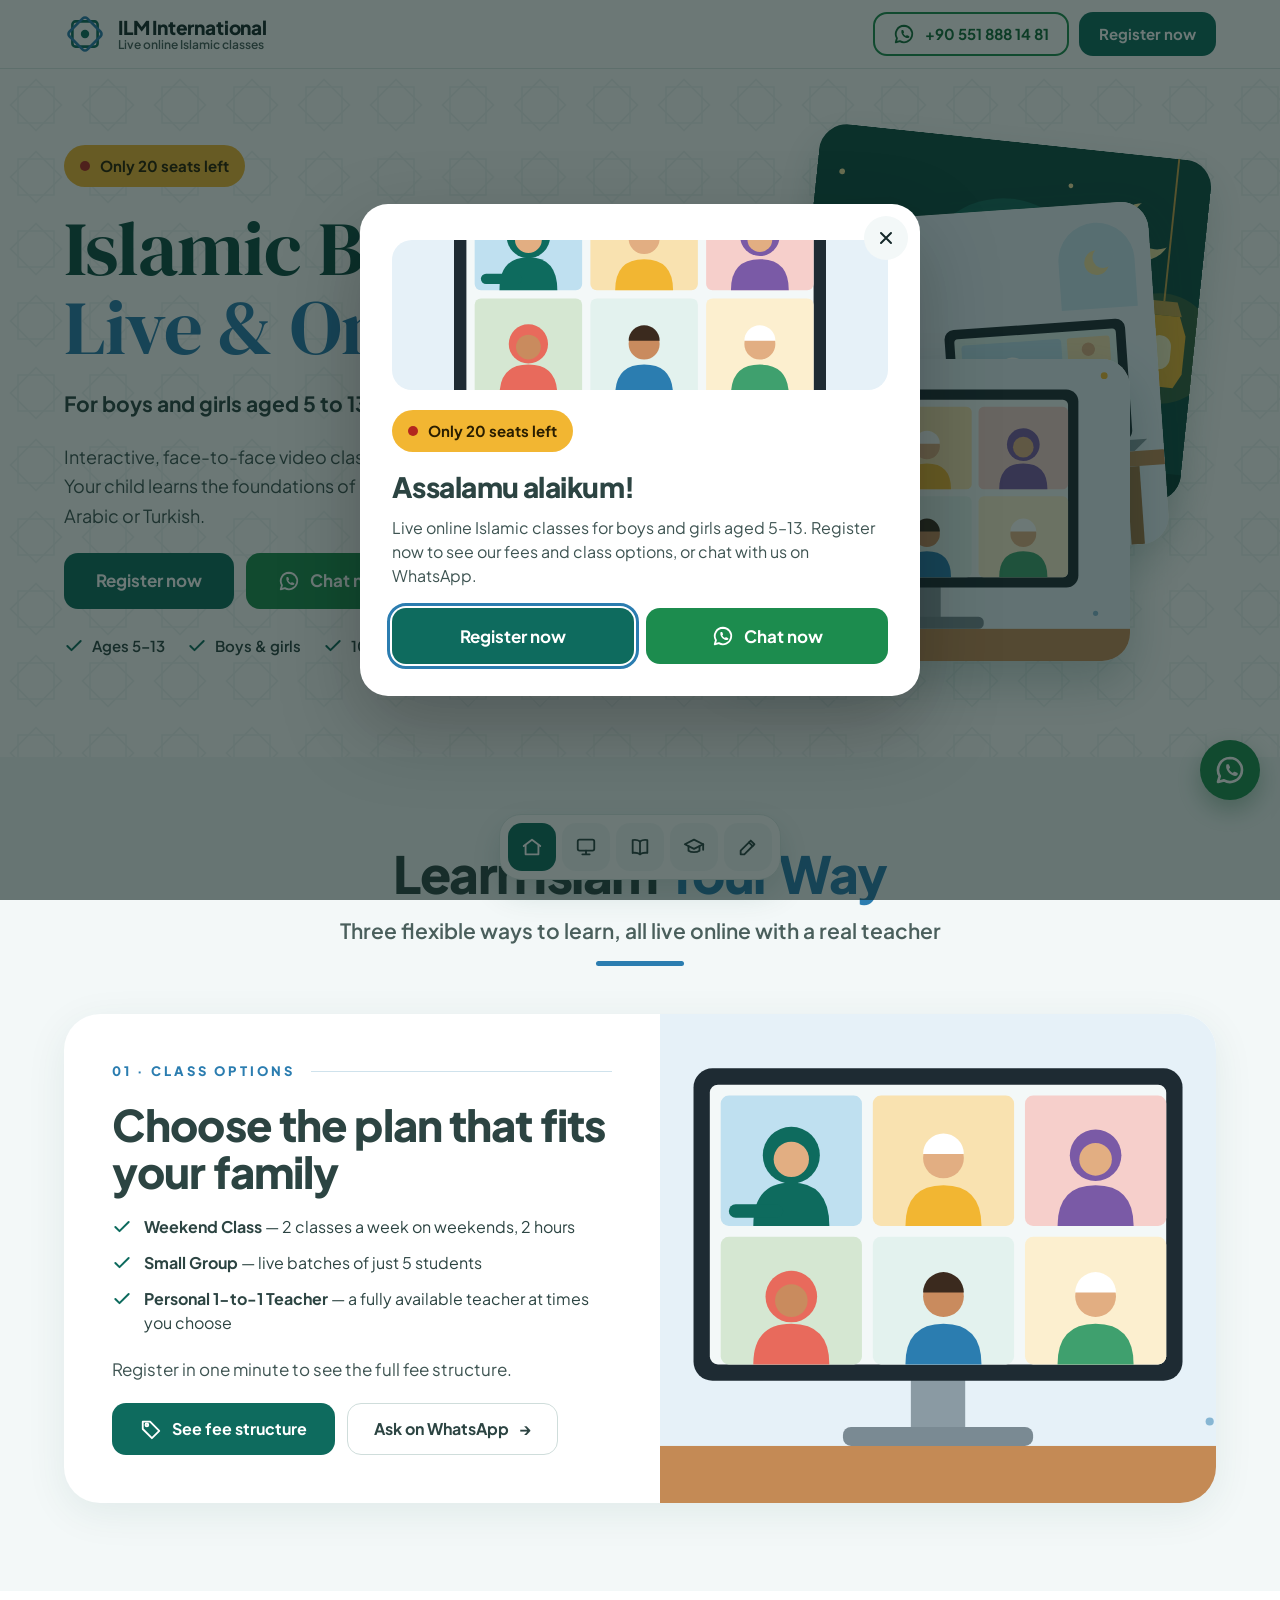
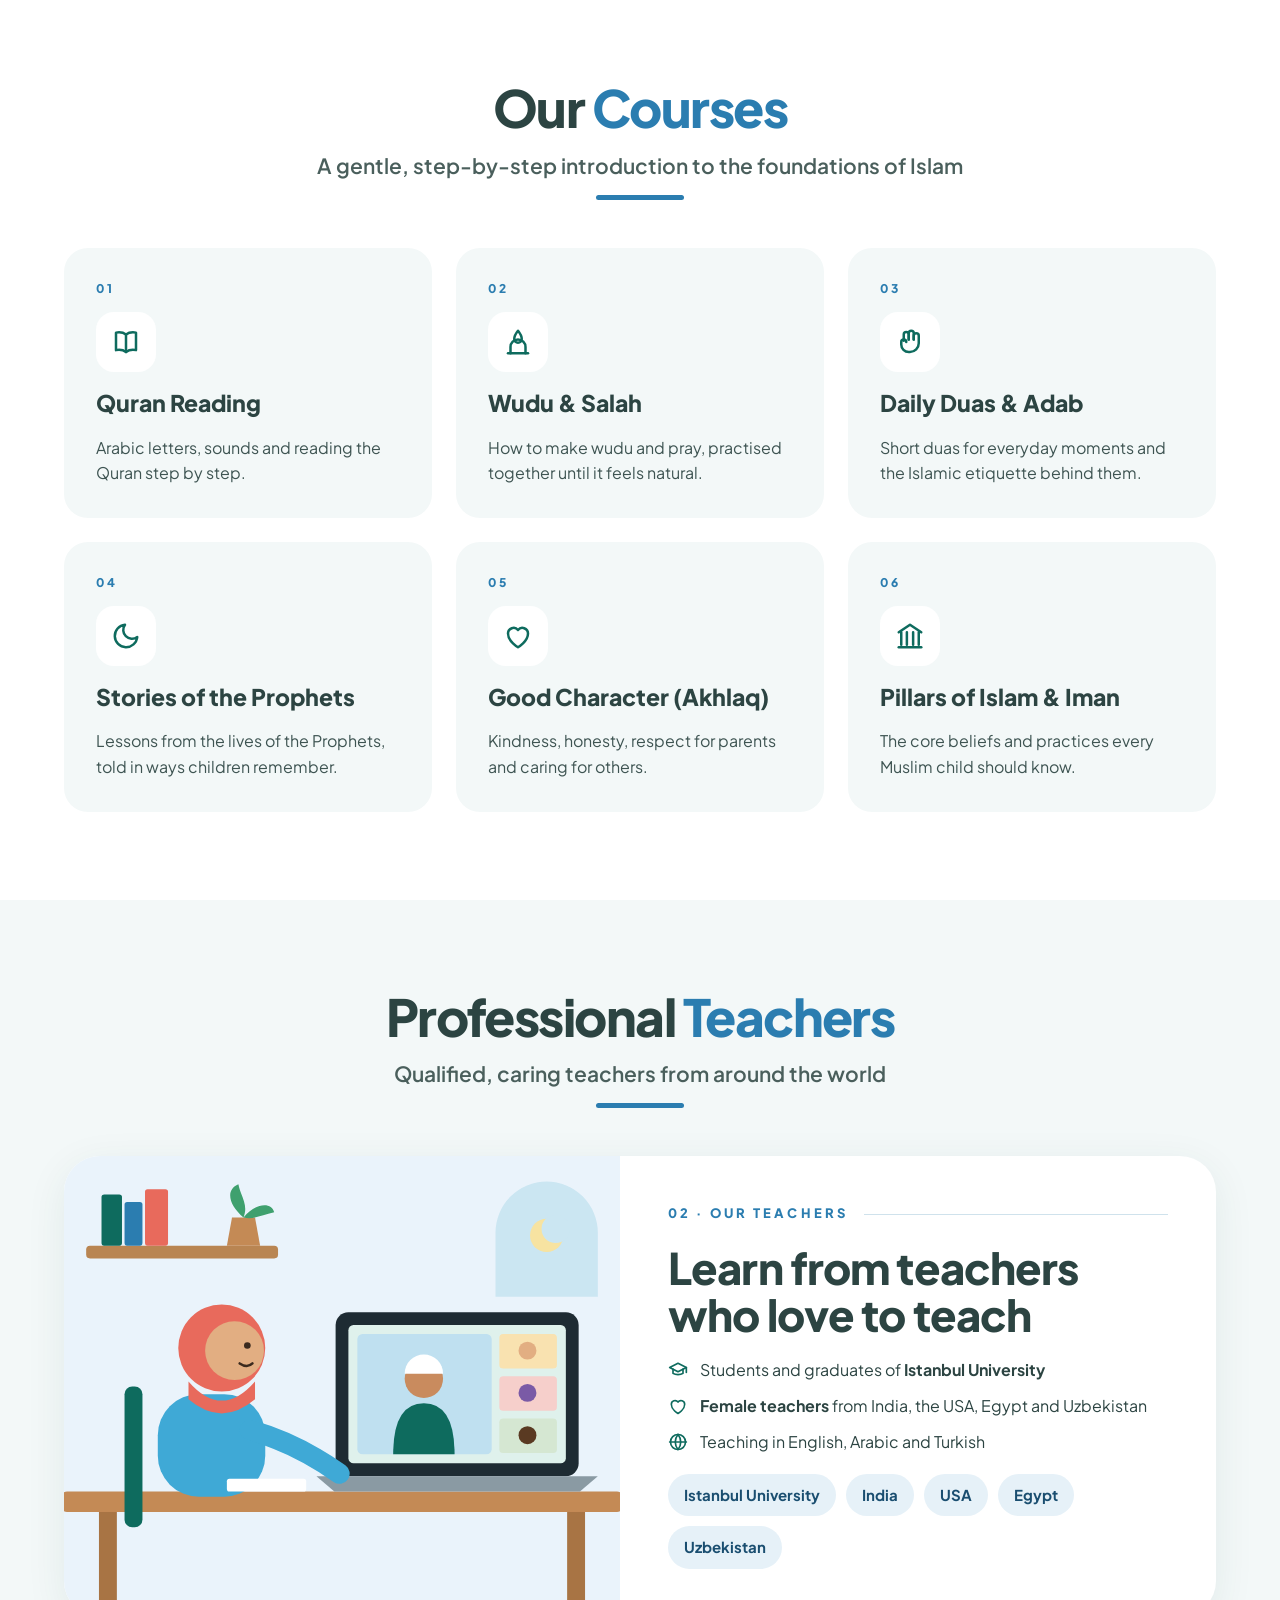
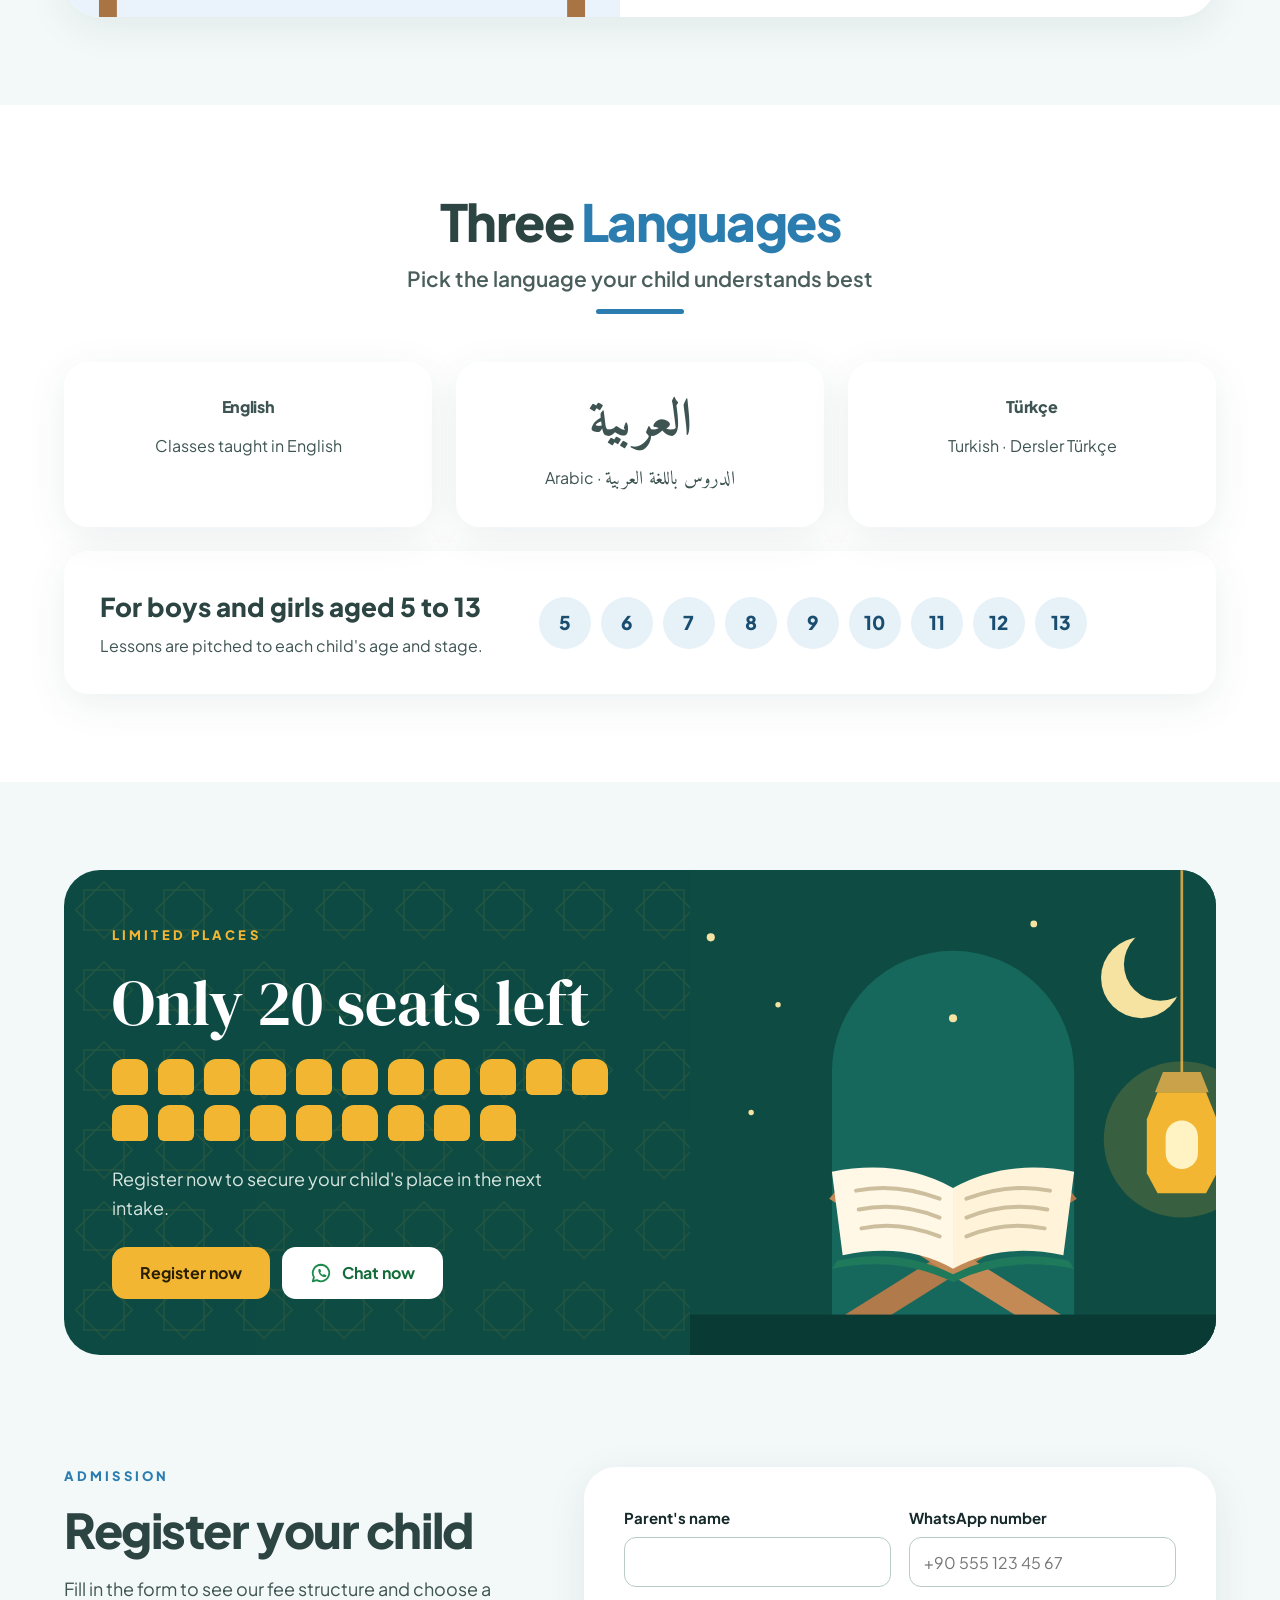
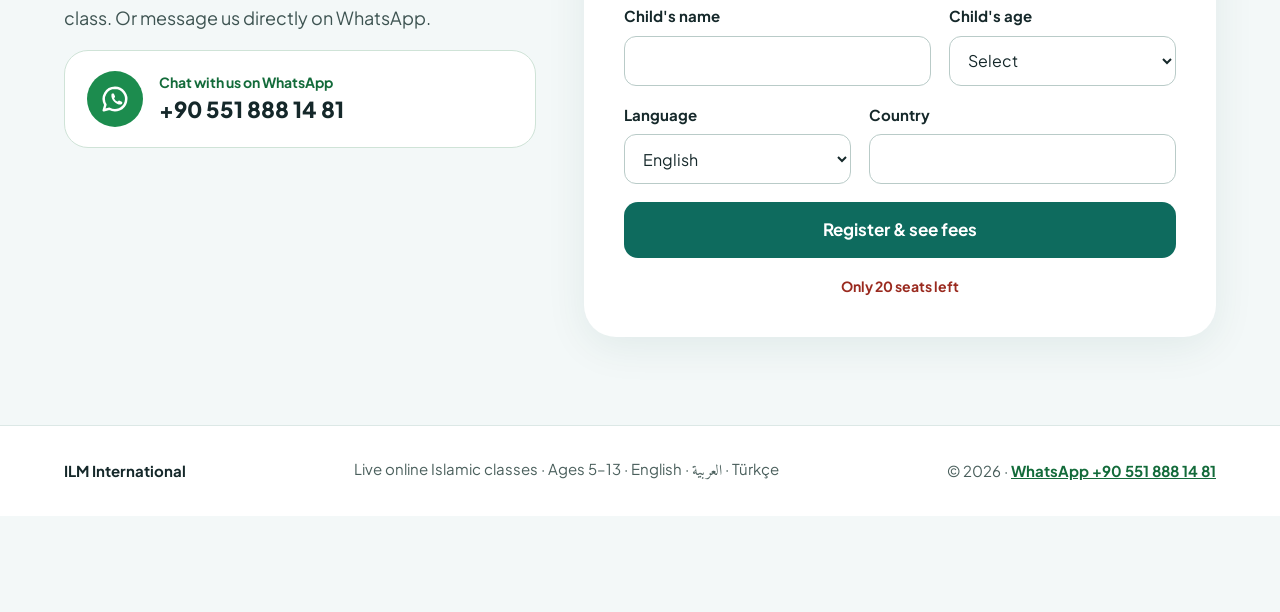
==== index.html @ fbfcd48d "Add files via upload" ====
<!doctype html>
<html lang="en">
<head>
<meta charset="utf-8">
<meta name="viewport" content="width=device-width, initial-scale=1">
<title>ILM International | Live Online Islamic Classes for Children (Ages 5–13)</title>
<meta name="description" content="Live online Islamic classes for boys and girls aged 5 to 13 with professional teachers. Learn in English, Arabic or Turkish. Only 20 seats left.">
<meta name="theme-color" content="#0E6B5E">
<meta property="og:title" content="ILM International | Live Online Islamic Classes for Children">
<meta property="og:description" content="Islamic basics for boys and girls aged 5–13, taught live online in English, Arabic or Turkish.">
<meta property="og:type" content="website">
<link rel="icon" href="logo.svg" type="image/svg+xml">
<link rel="preconnect" href="https://fonts.googleapis.com">
<link rel="preconnect" href="https://fonts.gstatic.com" crossorigin>
<link rel="stylesheet" href="https://fonts.googleapis.com/css2?family=Amiri:wght@400;700&family=DM+Serif+Display&family=Plus+Jakarta+Sans:wght@400;500;600;700;800&display=swap">
<link rel="stylesheet" href="styles.css">
</head>
<body data-landing>

<svg width="0" height="0" style="position:absolute" aria-hidden="true">
  <symbol id="i-wa" viewBox="0 0 24 24"><path d="M12 3a9 9 0 0 0-7.7 13.6L3 21l4.5-1.2A9 9 0 1 0 12 3z" fill="none" stroke="currentColor" stroke-width="2" stroke-linejoin="round"/><path d="M9.2 8.2c.3-.6.6-.6.9-.6h.6c.2 0 .4.1.5.4l.8 1.8c.1.3 0 .5-.1.7l-.5.6c-.1.2-.2.4 0 .6.5.9 1.4 1.8 2.3 2.3.2.1.4.1.6 0l.6-.6c.2-.2.4-.2.7-.1l1.8.8c.3.1.4.3.4.5v.6c0 .3-.1.6-.6.9-.5.3-1.6.6-3.2-.1-1.9-.8-3.6-2.5-4.4-4.4-.7-1.6-.4-2.7-.4-3.2z" fill="currentColor"/></symbol>
  <symbol id="i-check" viewBox="0 0 24 24"><path d="M20 6 9 17l-5-5" fill="none" stroke="currentColor" stroke-width="2.4" stroke-linecap="round" stroke-linejoin="round"/></symbol>
  <symbol id="i-book" viewBox="0 0 24 24"><g fill="none" stroke="currentColor" stroke-width="2" stroke-linecap="round" stroke-linejoin="round"><path d="M12 6c-2-1.5-5-2-8-1.5v14c3-.5 6 0 8 1.5 2-1.5 5-2 8-1.5v-14c-3-.5-6 0-8 1.5z"/><path d="M12 6v14"/></g></symbol>
  <symbol id="i-pray" viewBox="0 0 24 24"><g fill="none" stroke="currentColor" stroke-width="2" stroke-linecap="round" stroke-linejoin="round"><path d="M12 3c2 2.5 3 4.5 3 6.5a3 3 0 0 1-6 0C9 7.5 10 5.5 12 3z"/><path d="M4 21h16"/><path d="M6 21v-5a6 6 0 0 1 12 0v5"/></g></symbol>
  <symbol id="i-hands" viewBox="0 0 24 24"><g fill="none" stroke="currentColor" stroke-width="2" stroke-linecap="round" stroke-linejoin="round"><path d="M7 11V6a2 2 0 0 1 4 0v4"/><path d="M11 10V5a2 2 0 0 1 4 0v5"/><path d="M15 10V7a2 2 0 0 1 4 0v6a7 7 0 0 1-7 7h-1a6 6 0 0 1-6-6v-2a2 2 0 0 1 4 0"/></g></symbol>
  <symbol id="i-moon" viewBox="0 0 24 24"><path d="M21 12.8A9 9 0 1 1 11.2 3a7 7 0 0 0 9.8 9.8z" fill="none" stroke="currentColor" stroke-width="2" stroke-linecap="round" stroke-linejoin="round"/></symbol>
  <symbol id="i-heart" viewBox="0 0 24 24"><path d="M12 21s-8-4.6-8-11a4.5 4.5 0 0 1 8-2.8A4.5 4.5 0 0 1 20 10c0 6.4-8 11-8 11z" fill="none" stroke="currentColor" stroke-width="2" stroke-linecap="round" stroke-linejoin="round"/></symbol>
  <symbol id="i-pillars" viewBox="0 0 24 24"><g fill="none" stroke="currentColor" stroke-width="2" stroke-linecap="round" stroke-linejoin="round"><path d="M3 9l9-6 9 6"/><path d="M5 9v10M9.5 9v10M14.5 9v10M19 9v10"/><path d="M3 21h18"/></g></symbol>
  <symbol id="i-globe" viewBox="0 0 24 24"><g fill="none" stroke="currentColor" stroke-width="2" stroke-linecap="round" stroke-linejoin="round"><path d="M2 12h20"/><circle cx="12" cy="12" r="9"/><path d="M12 3a14 14 0 0 1 0 18a14 14 0 0 1 0-18"/></g></symbol>
  <symbol id="i-monitor" viewBox="0 0 24 24"><g fill="none" stroke="currentColor" stroke-width="2" stroke-linecap="round" stroke-linejoin="round"><rect x="3" y="4" width="18" height="12" rx="2"/><path d="M8 20h8M12 16v4"/></g></symbol>
  <symbol id="i-cap" viewBox="0 0 24 24"><g fill="none" stroke="currentColor" stroke-width="2" stroke-linecap="round" stroke-linejoin="round"><path d="M2 9l10-5 10 5-10 5z"/><path d="M6 11v5c3 2 9 2 12 0v-5"/><path d="M22 9v6"/></g></symbol>
  <symbol id="i-home" viewBox="0 0 24 24"><g fill="none" stroke="currentColor" stroke-width="2" stroke-linecap="round" stroke-linejoin="round"><path d="M3 11l9-7 9 7"/><path d="M5 10v10h14V10"/></g></symbol>
  <symbol id="i-pencil" viewBox="0 0 24 24"><g fill="none" stroke="currentColor" stroke-width="2" stroke-linecap="round" stroke-linejoin="round"><path d="M4 20h4L19 9l-4-4L4 16z"/><path d="M13 7l4 4"/></g></symbol>
  <symbol id="i-tag" viewBox="0 0 24 24"><g fill="none" stroke="currentColor" stroke-width="2" stroke-linecap="round" stroke-linejoin="round"><path d="M3 12V4h8l10 10-8 8z"/><circle cx="7.5" cy="7.5" r="1.5"/></g></symbol>
  <symbol id="i-close" viewBox="0 0 24 24"><path d="M6 6l12 12M18 6 6 18" fill="none" stroke="currentColor" stroke-width="2.4" stroke-linecap="round"/></symbol>
</svg>

<header class="site-header">
  <div class="container">
    <a class="brand" href="index.html">
      <img src="logo.svg" alt="" width="42" height="42">
      <span class="brand-name"><strong>ILM International</strong><span>Live online Islamic classes</span></span>
    </a>
    <div class="header-actions">
      <a class="btn header-wa" data-wa-chat href="https://wa.me/905518881481"><svg class="wa-icon"><use href="#i-wa"/></svg><span class="wa-num">+90 551 888 14 81</span><span class="visually-hidden">Chat on WhatsApp</span></a>
      <a class="btn btn-primary" href="#register" data-open-register data-fees-if-known>Register now</a>
    </div>
  </div>
</header>

<main>
<section class="hero" id="top">
  <svg class="pattern" style="opacity:.06" aria-hidden="true"><defs><pattern id="pHero" width="72" height="72" patternUnits="userSpaceOnUse"><rect x="18" y="18" width="36" height="36" fill="none" stroke="#0E6B5E" stroke-width="1.5"/><rect x="18" y="18" width="36" height="36" fill="none" stroke="#0E6B5E" stroke-width="1.5" transform="rotate(45 36 36)"/></pattern></defs><rect width="100%" height="100%" fill="url(#pHero)"/></svg>
  <div class="container">
    <div class="hero-copy">
      <span class="badge"><span class="badge-dot" aria-hidden="true"></span>Only 20 seats left</span>
      <h1 class="display"><span class="t1">Islamic Basics</span><br><span class="t2">Live &amp; Online</span></h1>
      <p class="hero-sub">For boys and girls aged 5 to 13</p>
      <p class="hero-text">Interactive, face-to-face video classes with professional teachers. Your child learns the foundations of Islam from home, in English, Arabic or Turkish.</p>
      <div class="btn-row">
        <a class="btn btn-primary btn-lg" href="#register" data-open-register data-fees-if-known>Register now</a>
        <a class="btn btn-wa btn-lg" data-wa-chat href="https://wa.me/905518881481"><svg class="wa-icon"><use href="#i-wa"/></svg>Chat now</a>
      </div>
      <ul class="ticks">
        <li><svg><use href="#i-check"/></svg>Ages 5–13</li>
        <li><svg><use href="#i-check"/></svg>Boys &amp; girls</li>
        <li><svg><use href="#i-check"/></svg>100% live online</li>
        <li><svg><use href="#i-check"/></svg>3 languages</li>
      </ul>
    </div>
    <div class="hero-art">
      <div class="stack">
        <figure class="s1"><img src="quran.svg" alt="The Quran on a wooden stand beside a lantern"></figure>
        <figure class="s2"><img src="online.svg" alt="A child taking a live online Islamic class on a laptop"></figure>
        <figure class="s3"><img src="group.svg" alt="A teacher and five students in a live online class"><figcaption>Small batches of 5</figcaption></figure>
      </div>
    </div>
  </div>
</section>

<section class="section" id="plans">
  <div class="container">
    <div class="section-title">
      <h2>Learn Islam <span>Your Way</span></h2>
      <p>Three flexible ways to learn, all live online with a real teacher</p>
      <span class="bar" aria-hidden="true"></span>
    </div>

    <div class="split">
      <div class="split-body">
        <div class="split-head"><span class="eyebrow">01 · Class options</span></div>
        <h3>Choose the plan that fits your family</h3>
        <ul class="feature-list">
          <li><svg><use href="#i-check"/></svg><span><strong>Weekend Class</strong> — 2 classes a week on weekends, 2 hours</span></li>
          <li><svg><use href="#i-check"/></svg><span><strong>Small Group</strong> — live batches of just 5 students</span></li>
          <li><svg><use href="#i-check"/></svg><span><strong>Personal 1-to-1 Teacher</strong> — a fully available teacher at times you choose</span></li>
        </ul>
        <p>Register in one minute to see the full fee structure.</p>
        <div class="btn-row">
          <a class="btn btn-primary" href="fees.html" data-open-register data-fees-if-known><svg class="wa-icon"><use href="#i-tag"/></svg>See fee structure</a>
          <a class="btn btn-ghost" data-wa-chat="Assalamu alaikum ILM International! Could you tell me about the class options for my child?" href="https://wa.me/905518881481">Ask on WhatsApp <span aria-hidden="true">→</span></a>
        </div>
      </div>
      <div class="split-media"><img src="group.svg" alt="A teacher and five students in a live online class" loading="lazy"></div>
    </div>
  </div>
</section>

<section class="section section-white" id="courses">
  <div class="container">
    <div class="section-title">
      <h2>Our <span>Courses</span></h2>
      <p>A gentle, step-by-step introduction to the foundations of Islam</p>
      <span class="bar" aria-hidden="true"></span>
    </div>
    <div class="grid">
      <article class="card card-soft"><span class="num">01</span><span class="icon-chip"><svg><use href="#i-book"/></svg></span><h3>Quran Reading</h3><p>Arabic letters, sounds and reading the Quran step by step.</p></article>
      <article class="card card-soft"><span class="num">02</span><span class="icon-chip"><svg><use href="#i-pray"/></svg></span><h3>Wudu &amp; Salah</h3><p>How to make wudu and pray, practised together until it feels natural.</p></article>
      <article class="card card-soft"><span class="num">03</span><span class="icon-chip"><svg><use href="#i-hands"/></svg></span><h3>Daily Duas &amp; Adab</h3><p>Short duas for everyday moments and the Islamic etiquette behind them.</p></article>
      <article class="card card-soft"><span class="num">04</span><span class="icon-chip"><svg><use href="#i-moon"/></svg></span><h3>Stories of the Prophets</h3><p>Lessons from the lives of the Prophets, told in ways children remember.</p></article>
      <article class="card card-soft"><span class="num">05</span><span class="icon-chip"><svg><use href="#i-heart"/></svg></span><h3>Good Character (Akhlaq)</h3><p>Kindness, honesty, respect for parents and caring for others.</p></article>
      <article class="card card-soft"><span class="num">06</span><span class="icon-chip"><svg><use href="#i-pillars"/></svg></span><h3>Pillars of Islam &amp; Iman</h3><p>The core beliefs and practices every Muslim child should know.</p></article>
    </div>
  </div>
</section>

<section class="section" id="teachers">
  <div class="container">
    <div class="section-title">
      <h2>Professional <span>Teachers</span></h2>
      <p>Qualified, caring teachers from around the world</p>
      <span class="bar" aria-hidden="true"></span>
    </div>
    <div class="split">
      <div class="split-media"><img src="online.svg" alt="A child learning live with a teacher on a laptop" loading="lazy"></div>
      <div class="split-body">
        <div class="split-head"><span class="eyebrow">02 · Our teachers</span></div>
        <h3>Learn from teachers who love to teach</h3>
        <ul class="feature-list">
          <li><svg><use href="#i-cap"/></svg><span>Students and graduates of <strong>Istanbul University</strong></span></li>
          <li><svg><use href="#i-heart"/></svg><span><strong>Female teachers</strong> from India, the USA, Egypt and Uzbekistan</span></li>
          <li><svg><use href="#i-globe"/></svg><span>Teaching in English, Arabic and Turkish</span></li>
        </ul>
        <ul class="chips" aria-label="Where our teachers come from">
          <li>Istanbul University</li><li>India</li><li>USA</li><li>Egypt</li><li>Uzbekistan</li>
        </ul>
      </div>
    </div>
  </div>
</section>

<section class="section section-white" id="languages">
  <div class="container">
    <div class="section-title">
      <h2>Three <span>Languages</span></h2>
      <p>Pick the language your child understands best</p>
      <span class="bar" aria-hidden="true"></span>
    </div>
    <div class="grid">
      <article class="card lang-card"><p class="lang-name">English</p><p>Classes taught in English</p></article>
      <article class="card lang-card"><p class="lang-name ar" lang="ar" dir="rtl">العربية</p><p>Arabic · <span class="ar" lang="ar" dir="rtl" style="font-size:19px">الدروس باللغة العربية</span></p></article>
      <article class="card lang-card"><p class="lang-name" lang="tr">Türkçe</p><p>Turkish · <span lang="tr">Dersler Türkçe</span></p></article>
    </div>
    <div class="ages">
      <div class="ages-text"><h3>For boys and girls aged 5 to 13</h3><p>Lessons are pitched to each child's age and stage.</p></div>
      <ul class="age-dots" aria-label="Ages 5 to 13"><li>5</li><li>6</li><li>7</li><li>8</li><li>9</li><li>10</li><li>11</li><li>12</li><li>13</li></ul>
    </div>
  </div>
</section>

<section class="section">
  <div class="container">
    <div class="band">
      <svg class="pattern" style="opacity:.1" aria-hidden="true"><defs><pattern id="pBand" width="80" height="80" patternUnits="userSpaceOnUse"><rect x="20" y="20" width="40" height="40" fill="none" stroke="#F2B632" stroke-width="1.3"/><rect x="20" y="20" width="40" height="40" fill="none" stroke="#F2B632" stroke-width="1.3" transform="rotate(45 40 40)"/></pattern></defs><rect width="100%" height="100%" fill="url(#pBand)"/></svg>
      <div class="band-body">
        <span class="eyebrow">Limited places</span>
        <h2>Only 20 seats left</h2>
        <ul class="seats" aria-label="20 seats available"><li></li><li></li><li></li><li></li><li></li><li></li><li></li><li></li><li></li><li></li><li></li><li></li><li></li><li></li><li></li><li></li><li></li><li></li><li></li><li></li></ul>
        <p>Register now to secure your child's place in the next intake.</p>
        <div class="btn-row">
          <a class="btn btn-gold" href="#register" data-open-register data-fees-if-known>Register now</a>
          <a class="btn btn-white" data-wa-chat href="https://wa.me/905518881481"><svg class="wa-icon" style="color:#1C8C4E"><use href="#i-wa"/></svg>Chat now</a>
        </div>
      </div>
      <div class="band-media"><img src="quran.svg" alt="The Quran on a wooden stand beside a lantern" loading="lazy"></div>
    </div>
  </div>
</section>

<section class="section" id="register" style="padding-top:24px">
  <div class="container register">
    <div class="register-copy">
      <span class="eyebrow">Admission</span>
      <h2>Register your child</h2>
      <p>Fill in the form to see our fee structure and choose a class. Or message us directly on WhatsApp.</p>
      <a class="wa-card" data-wa-chat href="https://wa.me/905518881481">
        <span class="wa-round"><svg style="color:#fff"><use href="#i-wa"/></svg></span>
        <span><small>Chat with us on WhatsApp</small><strong>+90 551 888 14 81</strong></span>
      </a>
    </div>
    <div class="form-card">
      <form class="lead-form" novalidate>
        <div class="row">
          <div class="field"><label for="f-parent">Parent's name</label><input id="f-parent" name="parent" autocomplete="name" required></div>
          <div class="field"><label for="f-wa">WhatsApp number</label><input id="f-wa" name="whatsapp" type="tel" autocomplete="tel" placeholder="+90 555 123 45 67" required></div>
        </div>
        <div class="row">
          <div class="field"><label for="f-child">Child's name</label><input id="f-child" name="child" required></div>
          <div class="field small"><label for="f-age">Child's age</label>
            <select id="f-age" name="age" required><option value="">Select</option><option>5</option><option>6</option><option>7</option><option>8</option><option>9</option><option>10</option><option>11</option><option>12</option><option>13</option></select></div>
        </div>
        <div class="row">
          <div class="field small"><label for="f-lang">Language</label>
            <select id="f-lang" name="language"><option>English</option><option>Arabic</option><option>Turkish</option></select></div>
          <div class="field"><label for="f-country">Country</label><input id="f-country" name="country" autocomplete="country-name"></div>
        </div>
        <div class="hp" aria-hidden="true"><label for="f-web">Website</label><input id="f-web" name="website" tabindex="-1" autocomplete="off"></div>
        <p class="form-error" role="alert" hidden></p>
        <button class="btn btn-primary btn-lg btn-block" type="submit">Register &amp; see fees</button>
        <p class="seats-note">Only 20 seats left</p>
      </form>
    </div>
  </div>
</section>
</main>

<footer class="site-footer">
  <div class="container">
    <strong>ILM International</strong>
    <span>Live online Islamic classes · Ages 5–13 · English · <span class="ar" lang="ar">العربية</span> · Türkçe</span>
    <span>© <span data-year>2026</span> · <a data-wa-chat href="https://wa.me/905518881481">WhatsApp +90 551 888 14 81</a></span>
  </div>
</footer>

<a class="wa-float" data-wa-chat href="https://wa.me/905518881481" aria-label="Chat on WhatsApp, +90 551 888 14 81"><svg style="color:#fff"><use href="#i-wa"/></svg></a>

<nav class="dock" aria-label="Quick links">
  <a class="active" href="#top" aria-label="Home"><svg><use href="#i-home"/></svg></a>
  <a href="#plans" aria-label="Class options"><svg><use href="#i-monitor"/></svg></a>
  <a href="#courses" aria-label="Courses"><svg><use href="#i-book"/></svg></a>
  <a href="#teachers" aria-label="Teachers"><svg><use href="#i-cap"/></svg></a>
  <a href="#register" aria-label="Register"><svg><use href="#i-pencil"/></svg></a>
</nav>

<div class="modal" id="leadModal" role="dialog" aria-modal="true" aria-labelledby="modalTitle" hidden>
  <div class="modal-box">
    <button class="modal-close" type="button" data-close aria-label="Close"><svg><use href="#i-close"/></svg></button>

    <div data-step="intro">
      <div class="modal-art"><img src="group.svg" alt=""></div>
      <span class="badge" style="margin-bottom:14px"><span class="badge-dot" aria-hidden="true"></span>Only 20 seats left</span>
      <h2 id="modalTitle">Assalamu alaikum!</h2>
      <p class="lead">Live online Islamic classes for boys and girls aged 5–13. Register now to see our fees and class options, or chat with us on WhatsApp.</p>
      <div class="btn-row">
        <button class="btn btn-primary btn-lg" type="button" data-go-register>Register now</button>
        <a class="btn btn-wa btn-lg" data-wa-chat href="https://wa.me/905518881481"><svg class="wa-icon"><use href="#i-wa"/></svg>Chat now</a>
      </div>
    </div>

    <div data-step="form" hidden>
      <h2>Register your child</h2>
      <p class="lead">Takes one minute. You'll see the fee structure right after.</p>
      <form class="lead-form" novalidate>
        <div class="row">
          <div class="field"><label for="m-parent">Parent's name</label><input id="m-parent" name="parent" autocomplete="name" required></div>
          <div class="field"><label for="m-wa">WhatsApp number</label><input id="m-wa" name="whatsapp" type="tel" autocomplete="tel" placeholder="+90 555 123 45 67" required></div>
        </div>
        <div class="row">
          <div class="field"><label for="m-child">Child's name</label><input id="m-child" name="child" required></div>
          <div class="field small"><label for="m-age">Age</label>
            <select id="m-age" name="age" required><option value="">Select</option><option>5</option><option>6</option><option>7</option><option>8</option><option>9</option><option>10</option><option>11</option><option>12</option><option>13</option></select></div>
        </div>
        <div class="row">
          <div class="field small"><label for="m-lang">Language</label>
            <select id="m-lang" name="language"><option>English</option><option>Arabic</option><option>Turkish</option></select></div>
          <div class="field"><label for="m-country">Country</label><input id="m-country" name="country" autocomplete="country-name"></div>
        </div>
        <div class="hp" aria-hidden="true"><label for="m-web">Website</label><input id="m-web" name="website" tabindex="-1" autocomplete="off"></div>
        <p class="form-error" role="alert" hidden></p>
        <button class="btn btn-primary btn-lg btn-block" type="submit">Register &amp; see fees</button>
        <a class="btn btn-ghost btn-block" data-wa-chat href="https://wa.me/905518881481"><svg class="wa-icon" style="color:#1C8C4E"><use href="#i-wa"/></svg>Prefer to chat? WhatsApp us</a>
      </form>
    </div>
  </div>
</div>

<script src="app.js" defer></script>
</body>
</html>
---- styles.css ----
:root {
  --teal: #0E6B5E;
  --teal-dark: #0E4B43;
  --blue: #2B7DB0;
  --ink: #15282A;
  --ink-2: #2C4442;
  --muted: #3E5452;
  --muted-2: #4A5F5C;
  --bg: #F3F8F8;
  --card: #FFFFFF;
  --line: #DCE8E6;
  --gold: #F2B632;
  --gold-ink: #2A1E00;
  --wa: #1C8C4E;
  --wa-dark: #136B3A;
  --red: #9A2A1F;
  --shadow: 0 10px 40px rgba(14, 75, 67, 0.08);
  --radius-lg: 32px;
  --radius-md: 24px;
}

* { box-sizing: border-box; }
html { scroll-behavior: smooth; scroll-padding-top: 90px; }
body {
  margin: 0;
  font-family: 'Plus Jakarta Sans', system-ui, -apple-system, 'Segoe UI', sans-serif;
  color: var(--ink);
  background: var(--bg);
  line-height: 1.5;
  padding-bottom: 96px;
}
img { max-width: 100%; display: block; }
a { color: var(--teal); }
a:hover { color: #08392D; }
h1, h2, h3 { margin: 0; }
p { margin: 0; }
.container { max-width: 1200px; margin: 0 auto; padding: 0 24px; }
.ar { font-family: 'Amiri', serif; }
.visually-hidden { position: absolute; width: 1px; height: 1px; overflow: hidden; clip: rect(0 0 0 0); white-space: nowrap; }

/* Buttons */
.btn {
  display: inline-flex; align-items: center; justify-content: center; gap: 10px;
  min-height: 52px; padding: 0 26px; border-radius: 14px;
  font: inherit; font-size: 16px; font-weight: 700; text-decoration: none;
  border: 2px solid transparent; cursor: pointer; transition: transform .15s ease, box-shadow .15s ease, background .15s ease;
}
.btn:hover { transform: translateY(-1px); }
.btn:focus-visible, a:focus-visible, button:focus-visible, input:focus-visible, select:focus-visible { outline: 3px solid var(--blue); outline-offset: 2px; }
.btn-primary { background: var(--teal); color: #fff; }
.btn-primary:hover { background: #0B5A4F; color: #fff; }
.btn-outline { background: #fff; color: var(--teal); border-color: var(--teal); }
.btn-outline:hover { color: #0B5A4F; }
.btn-wa { background: var(--wa); color: #fff; }
.btn-wa:hover { background: var(--wa-dark); color: #fff; }
.btn-gold { background: var(--gold); color: var(--gold-ink); }
.btn-gold:hover { color: var(--gold-ink); background: #E9A91F; }
.btn-white { background: #fff; color: var(--wa-dark); }
.btn-white:hover { color: var(--wa-dark); }
.btn-ghost { background: #fff; color: var(--ink-2); border: 1px solid #CFDDDB; }
.btn-ghost:hover { color: var(--ink); }
.btn-lg { min-height: 56px; font-size: 17px; padding: 0 30px; }
.btn-block { width: 100%; }
.wa-icon { width: 22px; height: 22px; flex: 0 0 auto; }

/* Header */
.site-header { position: sticky; top: 0; z-index: 30; background: #fff; border-bottom: 1px solid var(--line); }
.site-header .container { display: flex; flex-wrap: wrap; align-items: center; justify-content: space-between; gap: 12px; padding-top: 12px; padding-bottom: 12px; }
.brand { display: flex; align-items: center; gap: 12px; text-decoration: none; color: var(--ink); }
.brand img { width: 42px; height: 42px; }
.brand-name { display: flex; flex-direction: column; line-height: 1.1; }
.brand-name strong { font-size: 19px; font-weight: 800; letter-spacing: -0.01em; }
.brand-name span { font-size: 12px; font-weight: 600; color: var(--muted-2); }
.header-actions { display: flex; flex-wrap: wrap; align-items: center; gap: 10px; }
.header-actions .btn { min-height: 44px; padding: 0 18px; font-size: 15px; }
.header-wa { border: 2px solid var(--wa); color: var(--wa-dark); background: #fff; }
.header-wa:hover { color: var(--wa-dark); background: #EEF8F1; }

/* Hero */
.hero { position: relative; overflow: hidden; background: #fff; }
.pattern { position: absolute; inset: 0; width: 100%; height: 100%; pointer-events: none; }
.hero .container { position: relative; display: flex; flex-wrap: wrap; align-items: center; gap: 56px; padding-top: 72px; padding-bottom: 96px; }
.hero-copy { flex: 1 1 500px; min-width: 0; display: flex; flex-direction: column; gap: 22px; }
.badge {
  align-self: flex-start; display: inline-flex; align-items: center; gap: 10px;
  background: var(--gold); color: var(--gold-ink); font-weight: 700; font-size: 15px;
  padding: 10px 16px; border-radius: 999px;
}
.badge-dot { width: 10px; height: 10px; border-radius: 50%; background: #B3261E; animation: pulse 1.6s ease-in-out infinite; }
@keyframes pulse { 50% { opacity: .35; } }
.display {
  font-family: 'DM Serif Display', Georgia, serif; font-weight: 400;
  font-size: clamp(44px, 6vw, 80px); line-height: 1.02; letter-spacing: -0.01em;
}
.display .t1 { color: var(--teal-dark); }
.display .t2 { color: var(--blue); }
.hero-sub { font-size: 21px; font-weight: 700; color: var(--ink-2); }
.hero-text { font-size: 18px; line-height: 1.65; color: var(--muted); max-width: 560px; }
.btn-row { display: flex; flex-wrap: wrap; gap: 12px; }
.ticks { display: flex; flex-wrap: wrap; gap: 10px 22px; font-size: 15px; font-weight: 600; color: var(--ink-2); padding: 0; margin: 4px 0 0; list-style: none; }
.ticks li { display: inline-flex; align-items: center; gap: 8px; }
.ticks svg { width: 20px; height: 20px; color: var(--teal); }

.hero-art { flex: 1 1 440px; min-width: 0; display: flex; justify-content: center; }
.stack { position: relative; width: 100%; max-width: 480px; height: 520px; }
.stack figure { position: absolute; margin: 0; border-radius: 28px; overflow: hidden; box-shadow: 0 18px 40px rgba(14, 75, 67, 0.18); background: #fff; }
.stack img { width: 100%; height: 100%; object-fit: cover; }
.stack .s1 { top: 0; left: 18%; right: 0; height: 66%; transform: rotate(6deg); }
.stack .s2 { top: 14%; left: 6%; right: 8%; height: 66%; transform: rotate(-4deg); }
.stack .s3 { bottom: 0; left: 0; right: 14%; height: 58%; box-shadow: 0 22px 48px rgba(14, 75, 67, 0.24); }
.stack figcaption {
  position: absolute; left: 16px; bottom: 14px; background: rgba(255,255,255,.94); color: var(--ink);
  font-size: 13px; font-weight: 700; padding: 6px 12px; border-radius: 999px;
}

/* Section titles */
.section { padding: 88px 0; }
.section-white { background: #fff; }
.section-title { display: flex; flex-direction: column; align-items: center; gap: 14px; text-align: center; margin-bottom: 48px; }
.section-title h2 { font-size: clamp(32px, 4vw, 52px); line-height: 1.1; font-weight: 800; letter-spacing: -0.03em; color: var(--ink-2); }
.section-title h2 span { color: var(--blue); }
.section-title p { font-size: clamp(17px, 1.8vw, 21px); font-weight: 600; color: var(--muted-2); max-width: 720px; }
.bar { width: 88px; height: 5px; border-radius: 4px; background: var(--blue); }
.eyebrow { font-size: 13px; font-weight: 800; letter-spacing: 0.24em; color: var(--blue); text-transform: uppercase; }

/* Cards */
.grid { display: flex; flex-wrap: wrap; gap: 24px; }
.card { flex: 1 1 320px; min-width: 0; background: var(--card); border-radius: var(--radius-md); padding: 32px; display: flex; flex-direction: column; gap: 14px; box-shadow: var(--shadow); }
.card-soft { background: var(--bg); box-shadow: none; }
.card h3 { font-size: 23px; font-weight: 800; color: var(--ink-2); }
.card p { font-size: 16px; line-height: 1.6; color: var(--muted); }
.icon-chip { width: 60px; height: 60px; border-radius: 18px; background: #E6F1F8; display: flex; align-items: center; justify-content: center; color: var(--blue); }
.card-soft .icon-chip { background: #fff; color: var(--teal); }
.icon-chip svg { width: 30px; height: 30px; }
.num { font-size: 12px; font-weight: 800; letter-spacing: 0.22em; color: var(--blue); }

/* Split card */
.split { background: #fff; border-radius: 36px; overflow: hidden; display: flex; flex-wrap: wrap; box-shadow: var(--shadow); }
.split-body { flex: 1 1 440px; min-width: 0; padding: 48px; display: flex; flex-direction: column; gap: 20px; }
.split-media { flex: 1 1 400px; min-width: 0; min-height: 360px; position: relative; }
.split-media img { position: absolute; inset: 0; width: 100%; height: 100%; object-fit: cover; }
.split-head { display: flex; align-items: center; gap: 16px; }
.split-head::after { content: ""; flex: 1 1 auto; height: 1px; background: #CFE2EC; }
.split h3 { font-size: clamp(30px, 3.4vw, 46px); line-height: 1.08; font-weight: 800; letter-spacing: -0.02em; color: var(--ink-2); }
.split p { font-size: 17px; line-height: 1.65; color: var(--muted); }
.chips { display: flex; flex-wrap: wrap; gap: 10px; padding: 0; margin: 0; list-style: none; }
.chips li { background: #E6F1F8; color: #1A4E70; font-weight: 700; font-size: 15px; padding: 10px 16px; border-radius: 999px; }
.feature-list { list-style: none; margin: 0; padding: 0; display: flex; flex-direction: column; gap: 12px; font-size: 16px; color: var(--ink-2); }
.feature-list li { display: flex; gap: 12px; align-items: flex-start; }
.feature-list svg { width: 20px; height: 20px; flex: 0 0 auto; margin-top: 2px; color: var(--teal); }

/* Languages + ages */
.lang-card { align-items: center; text-align: center; }
.lang-name { font-size: 44px; font-weight: 800; letter-spacing: -0.02em; color: var(--teal); }
.lang-name.ar { font-size: 52px; font-weight: 700; line-height: 1.1; letter-spacing: 0; }
.ages { margin-top: 24px; background: #fff; border-radius: var(--radius-md); padding: 36px; display: flex; flex-wrap: wrap; align-items: center; gap: 28px; box-shadow: var(--shadow); }
.ages-text { flex: 1 1 300px; min-width: 0; display: flex; flex-direction: column; gap: 8px; }
.ages-text h3 { font-size: 26px; font-weight: 800; color: var(--ink-2); }
.ages-text p { color: var(--muted); }
.age-dots { flex: 2 1 420px; min-width: 0; display: flex; flex-wrap: wrap; gap: 10px; padding: 0; margin: 0; list-style: none; }
.age-dots li { width: 52px; height: 52px; border-radius: 50%; background: #E6F1F8; color: #1A4E70; font-size: 19px; font-weight: 800; display: inline-flex; align-items: center; justify-content: center; }

/* Seats band */
.band { position: relative; overflow: hidden; background: var(--teal-dark); color: #fff; border-radius: 36px; display: flex; flex-wrap: wrap; }
.band-body { position: relative; flex: 1 1 480px; min-width: 0; padding: 56px 48px; display: flex; flex-direction: column; gap: 24px; }
.band-media { position: relative; flex: 1 1 380px; min-width: 0; min-height: 360px; }
.band-media img { position: absolute; inset: 0; width: 100%; height: 100%; object-fit: cover; }
.band .eyebrow { color: var(--gold); }
.band h2 { font-family: 'DM Serif Display', Georgia, serif; font-weight: 400; font-size: clamp(40px, 5vw, 64px); line-height: 1.02; }
.band p { font-size: 18px; line-height: 1.6; color: #D7E7E0; max-width: 480px; }
.seats { display: flex; flex-wrap: wrap; gap: 10px; max-width: 520px; padding: 0; margin: 0; list-style: none; }
.seats li { width: 36px; height: 36px; border-radius: 12px 12px 6px 6px; background: var(--gold); }

/* Forms */
.register { display: flex; flex-wrap: wrap; gap: 48px; }
.register-copy { flex: 1 1 360px; min-width: 0; display: flex; flex-direction: column; gap: 18px; }
.register-copy h2 { font-size: clamp(32px, 4vw, 48px); line-height: 1.1; font-weight: 800; letter-spacing: -0.03em; color: var(--ink-2); }
.register-copy p { font-size: 18px; line-height: 1.6; color: var(--muted); }
.wa-card { display: flex; align-items: center; gap: 16px; background: #fff; border: 1px solid #CFE3D7; border-radius: var(--radius-md); padding: 20px 22px; color: var(--ink); text-decoration: none; }
.wa-card:hover { color: var(--ink); border-color: var(--wa); }
.wa-round { width: 56px; height: 56px; border-radius: 50%; background: var(--wa); display: inline-flex; align-items: center; justify-content: center; flex: 0 0 auto; }
.wa-round svg { width: 30px; height: 30px; }
.wa-card small { display: block; font-size: 14px; font-weight: 700; color: var(--wa-dark); }
.wa-card strong { display: block; font-size: 22px; font-weight: 800; }

.form-card { flex: 1 1 520px; min-width: 0; background: #fff; border-radius: var(--radius-lg); padding: 40px; box-shadow: var(--shadow); }
.lead-form { display: flex; flex-direction: column; gap: 18px; }
.row { display: flex; flex-wrap: wrap; gap: 18px; }
.field { flex: 1 1 220px; min-width: 0; display: flex; flex-direction: column; gap: 8px; }
.field.small { flex: 1 1 140px; }
.field label { font-size: 15px; font-weight: 700; }
.field input, .field select {
  height: 50px; border: 1px solid #B9CBC8; border-radius: 12px; padding: 0 14px;
  font: inherit; font-size: 16px; background: #fff; color: var(--ink); width: 100%;
}
.field input:focus, .field select:focus { border-color: var(--teal); }
.hp { position: absolute; left: -9999px; width: 1px; height: 1px; overflow: hidden; }
.form-note { font-size: 14px; color: var(--muted-2); text-align: center; }
.form-error { color: var(--red); font-size: 15px; font-weight: 600; }
.seats-note { text-align: center; font-size: 14px; font-weight: 700; color: var(--red); }

/* Modal */
.modal { position: fixed; inset: 0; z-index: 100; display: flex; align-items: center; justify-content: center; padding: 16px; background: rgba(10, 30, 28, 0.6); }
.modal[hidden] { display: none; }
.modal-box { position: relative; width: 100%; max-width: 560px; max-height: calc(100vh - 32px); overflow-y: auto; background: #fff; border-radius: 28px; padding: 36px 32px 32px; box-shadow: 0 30px 80px rgba(0,0,0,.25); animation: pop .25s ease; }
@keyframes pop { from { transform: translateY(12px) scale(.98); opacity: 0; } }
.modal-close { position: absolute; top: 12px; right: 12px; width: 44px; height: 44px; border-radius: 50%; border: 0; background: var(--bg); color: var(--ink); cursor: pointer; display: flex; align-items: center; justify-content: center; }
.modal-close svg { width: 20px; height: 20px; }
.modal-art { height: 150px; border-radius: 20px; overflow: hidden; margin-bottom: 20px; }
.modal-art img { width: 100%; height: 100%; object-fit: cover; }
.modal h2 { font-size: 28px; font-weight: 800; letter-spacing: -0.02em; color: var(--ink-2); margin-bottom: 8px; padding-right: 40px; }
.modal .lead { font-size: 16px; color: var(--muted); margin-bottom: 20px; }
.modal .btn-row .btn { flex: 1 1 200px; }

/* Floating */
.wa-float { position: fixed; right: 20px; bottom: 100px; z-index: 40; width: 60px; height: 60px; border-radius: 50%; background: var(--wa); display: flex; align-items: center; justify-content: center; box-shadow: 0 10px 24px rgba(19,107,58,.35); }
.wa-float svg { width: 32px; height: 32px; }
.dock { position: fixed; left: 50%; bottom: 20px; transform: translateX(-50%); z-index: 40; display: flex; gap: 6px; padding: 8px; background: #fff; border: 1px solid var(--line); border-radius: 22px; box-shadow: 0 12px 32px rgba(14,75,67,.16); }
.dock a { width: 48px; height: 48px; border-radius: 14px; background: var(--bg); display: flex; align-items: center; justify-content: center; color: var(--ink-2); }
.dock a.active { background: var(--teal); color: #fff; }
.dock svg { width: 22px; height: 22px; }

/* Fee page */
.fee-hero { background: #fff; padding: 64px 0 40px; text-align: center; }
.fee-hero .container { display: flex; flex-direction: column; align-items: center; gap: 14px; }
.fee-hero h1 { font-family: 'DM Serif Display', Georgia, serif; font-weight: 400; font-size: clamp(40px, 5vw, 64px); line-height: 1.05; color: var(--teal-dark); }
.fee-hero p { font-size: 18px; color: var(--muted); max-width: 640px; }
.greeting { font-size: 20px; font-weight: 700; color: var(--ink-2); }
.plans { display: flex; flex-wrap: wrap; gap: 24px; align-items: stretch; }
.plan { flex: 1 1 320px; min-width: 0; background: #fff; border-radius: 28px; padding: 32px; display: flex; flex-direction: column; gap: 18px; box-shadow: var(--shadow); border: 2px solid transparent; }
.plan.featured { border-color: var(--teal); }
.plan-media { height: 160px; border-radius: 18px; overflow: hidden; }
.plan-media img { width: 100%; height: 100%; object-fit: cover; }
.plan-tag { align-self: flex-start; font-size: 13px; font-weight: 800; letter-spacing: .08em; text-transform: uppercase; color: #1A4E70; background: #E6F1F8; padding: 6px 12px; border-radius: 999px; }
.plan h2 { font-size: 26px; font-weight: 800; color: var(--ink-2); }
.price { display: flex; align-items: baseline; gap: 6px; }
.price strong { font-size: 48px; font-weight: 800; letter-spacing: -0.03em; color: var(--teal-dark); }
.price span { font-size: 16px; font-weight: 600; color: var(--muted-2); }
.plan .feature-list { flex: 1 1 auto; }
.plan-actions { display: flex; flex-direction: column; gap: 10px; }
.fee-note { margin-top: 32px; background: #fff; border-radius: var(--radius-md); padding: 28px 32px; display: flex; flex-wrap: wrap; align-items: center; justify-content: space-between; gap: 16px; box-shadow: var(--shadow); }
.fee-note p { color: var(--muted); font-size: 16px; flex: 1 1 360px; }

/* Footer */
.site-footer { background: #fff; border-top: 1px solid var(--line); padding: 32px 0; }
.site-footer .container { display: flex; flex-wrap: wrap; justify-content: space-between; align-items: center; gap: 12px; font-size: 15px; color: var(--muted-2); }
.site-footer strong { color: var(--ink); }
.site-footer a { color: var(--wa-dark); font-weight: 700; }

@media (max-width: 640px) {
  .hero .container { padding-top: 48px; padding-bottom: 64px; gap: 40px; }
  .stack { height: 400px; }
  .split-body, .band-body, .form-card { padding: 28px 22px; }
  .split-media, .band-media { min-height: 240px; }
  .header-wa .wa-num { display: none; }
  .modal-box { padding: 28px 20px 22px; }
  .modal-art { height: 110px; }
}
@media (prefers-reduced-motion: reduce) {
  html { scroll-behavior: auto; }
  .badge-dot, .modal-box { animation: none; }
  .btn { transition: none; }
}

.fee-hero .badge { align-self: center; }
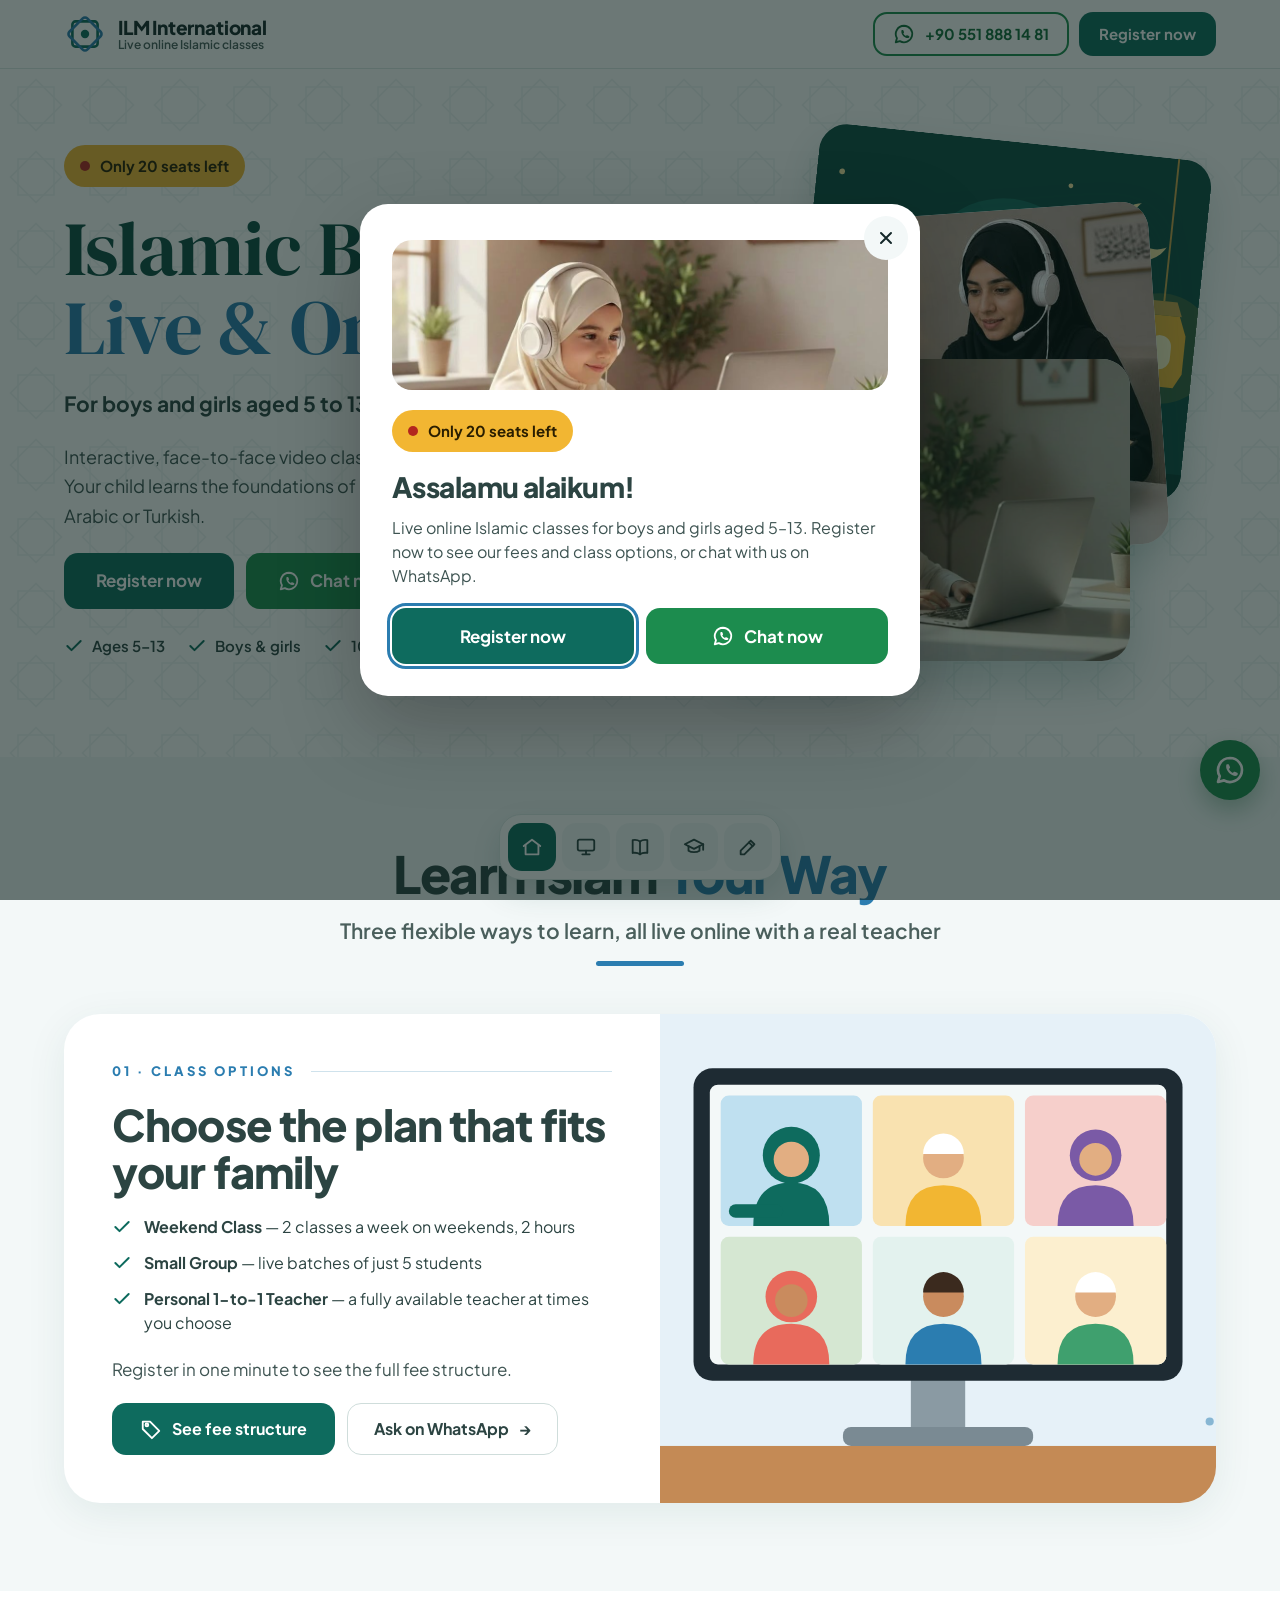
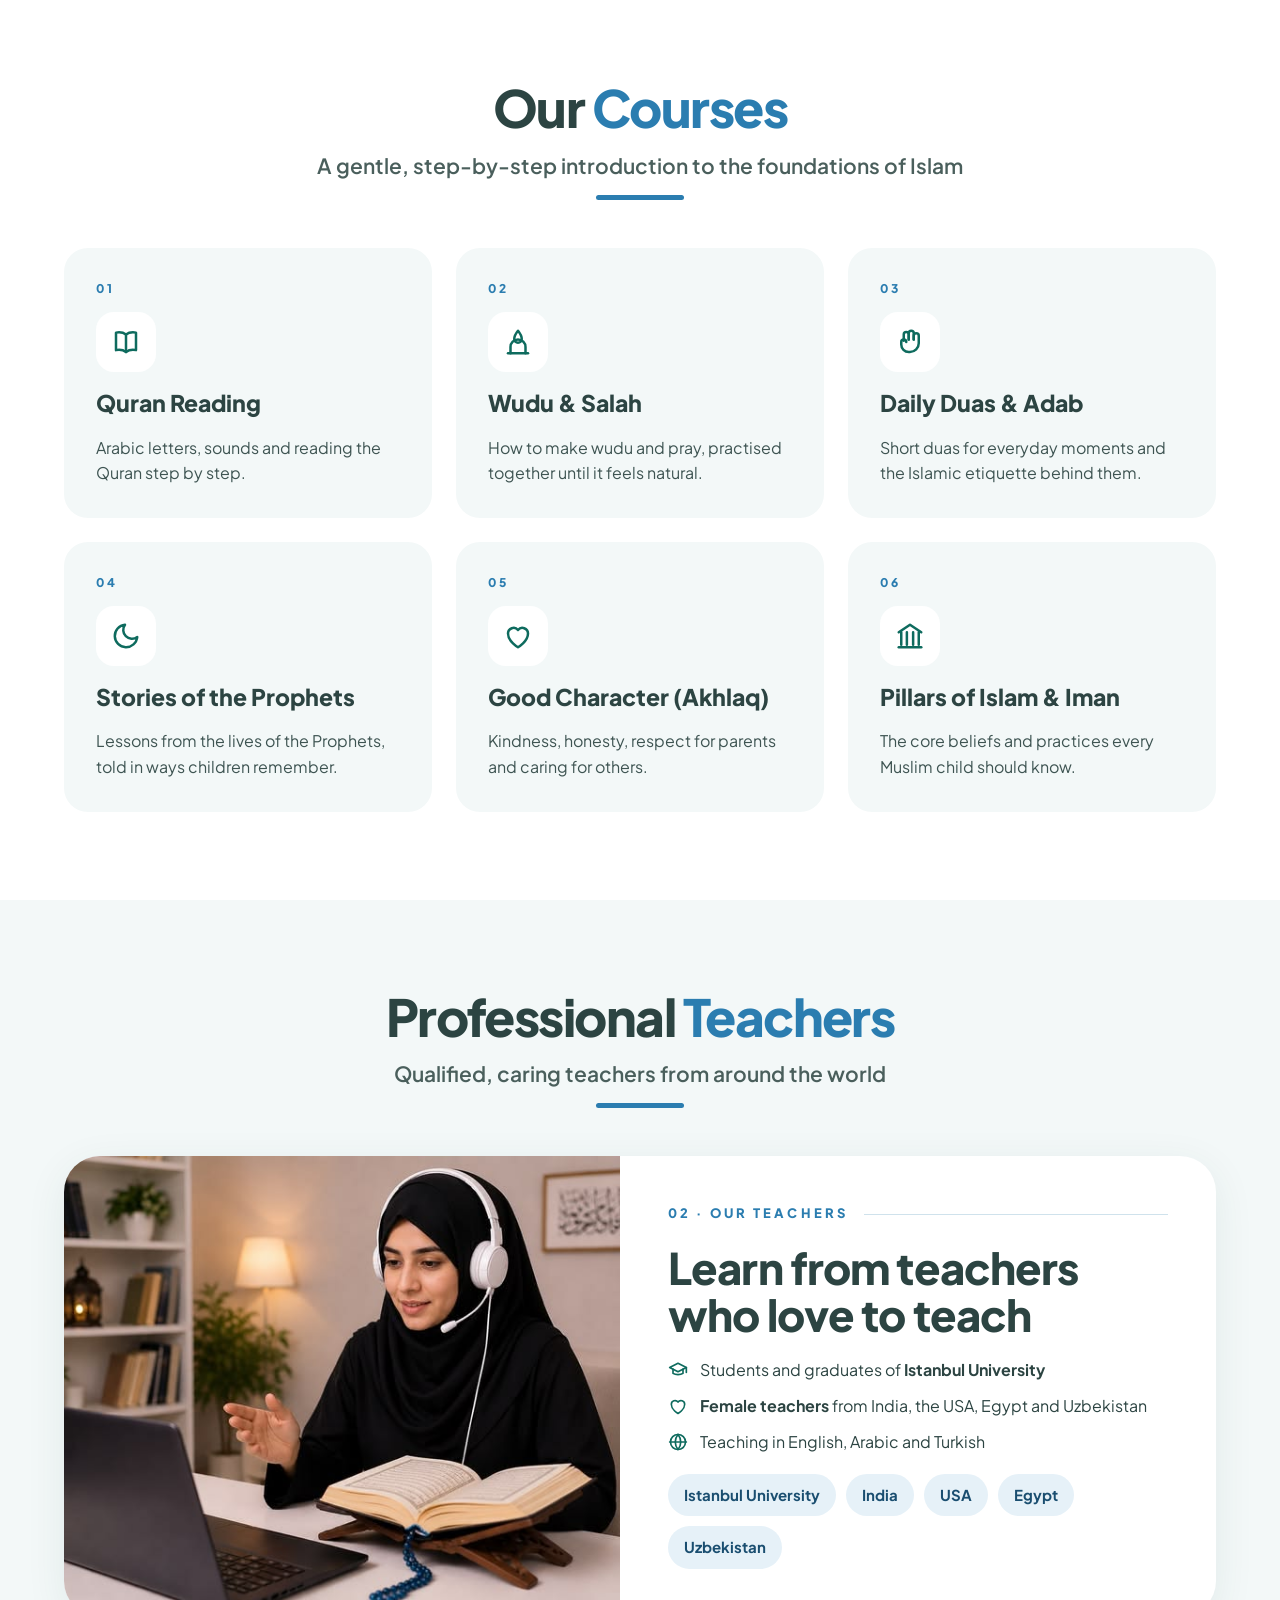
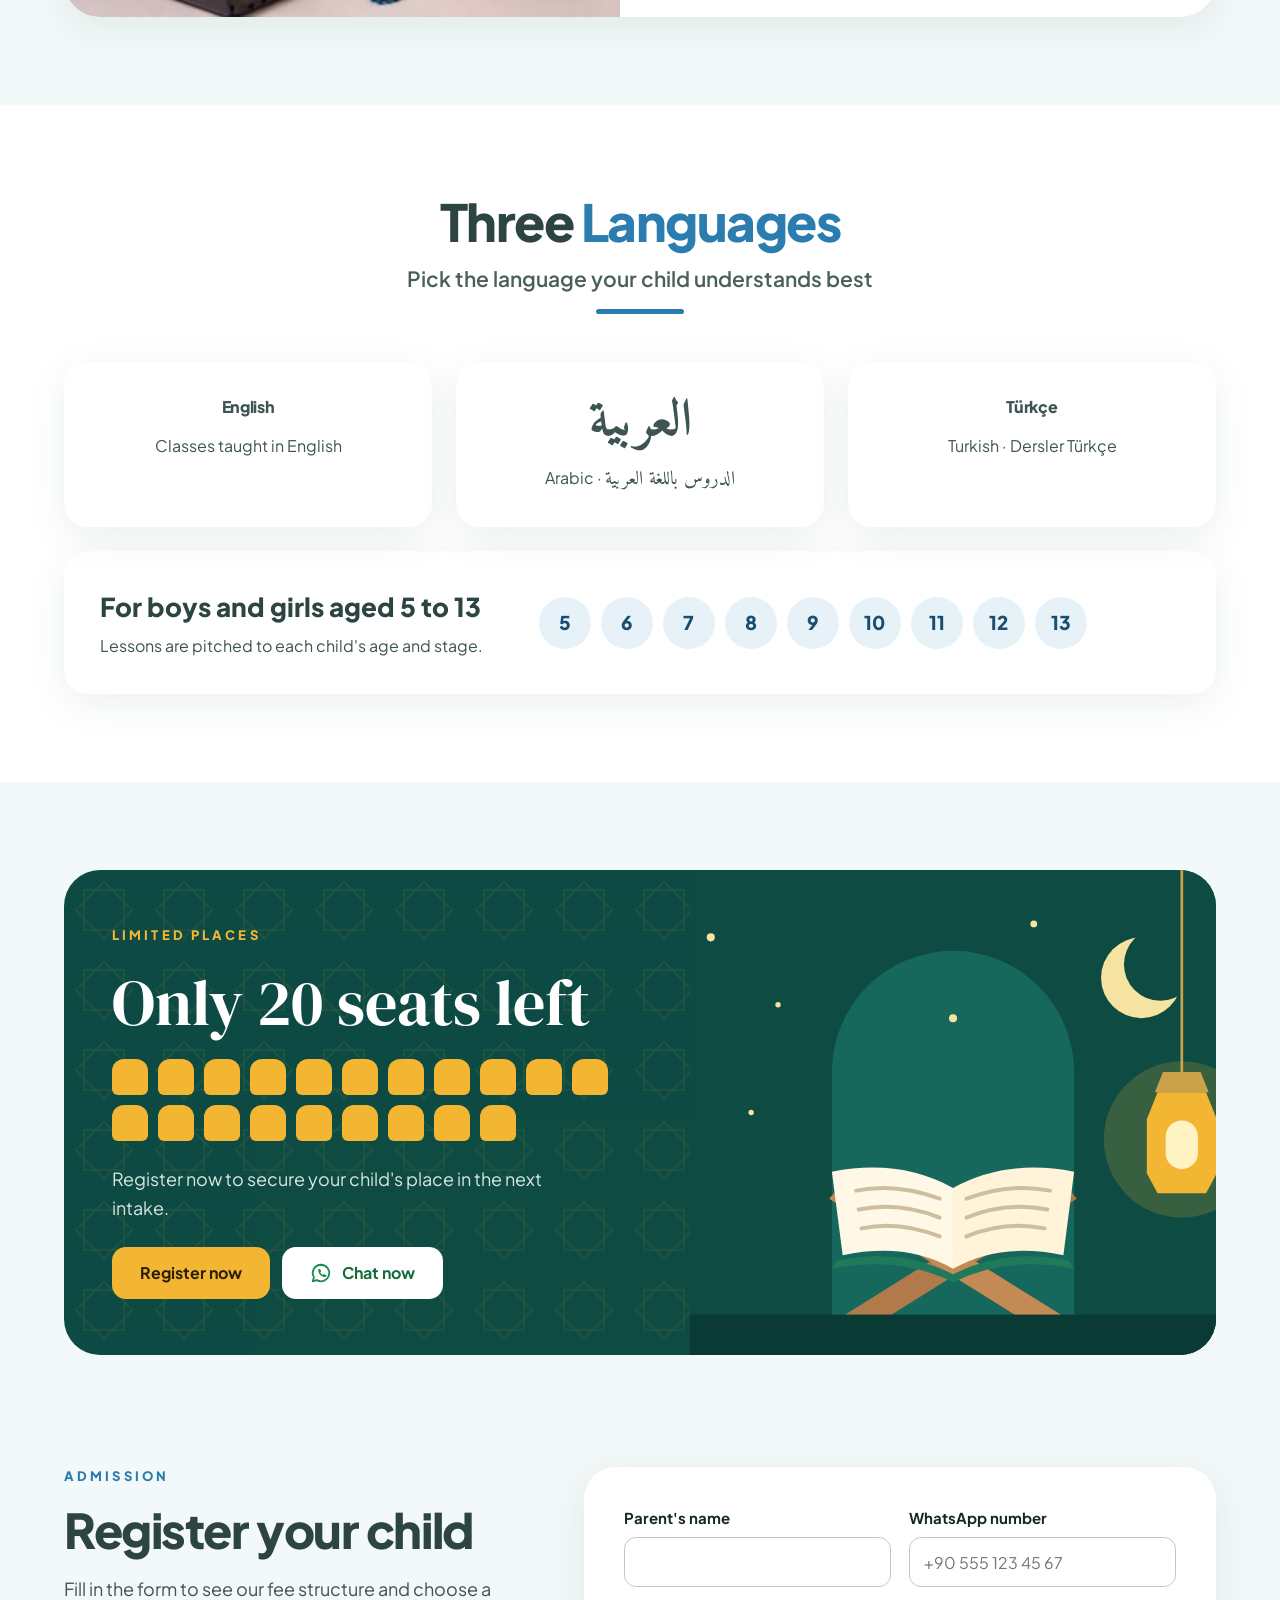
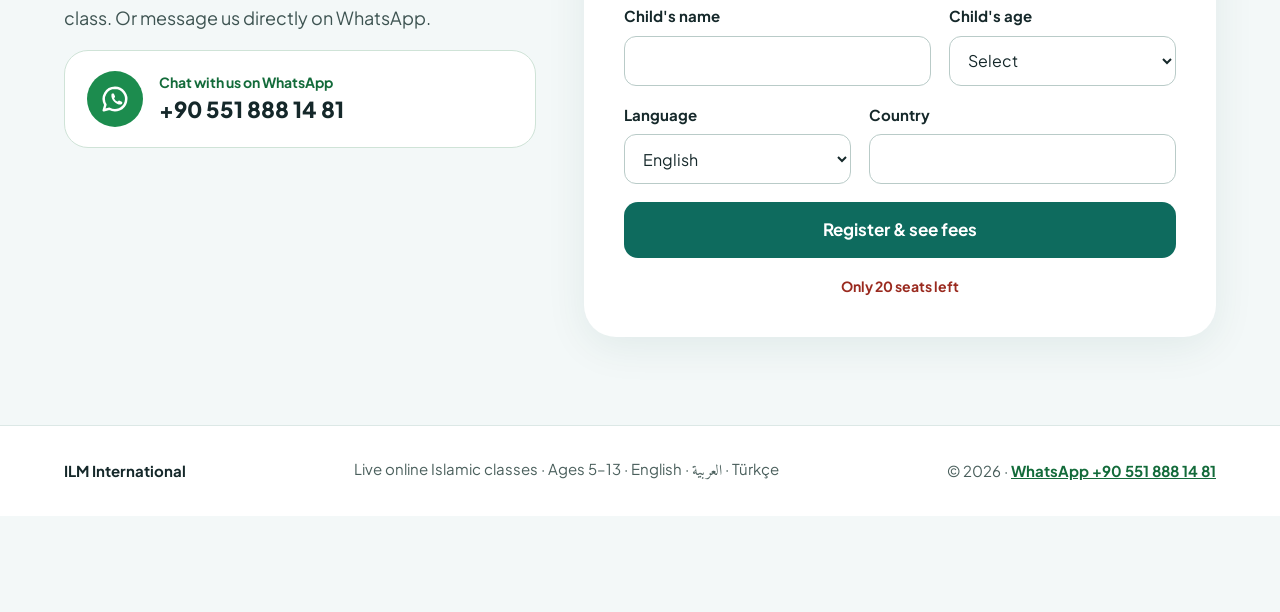
==== commit 1129fa5a: "Add files via upload" ====
--- a/index.html
+++ b/index.html
@@ -71,8 +71,8 @@
     <div class="hero-art">
       <div class="stack">
         <figure class="s1"><img src="quran.svg" alt="The Quran on a wooden stand beside a lantern"></figure>
-        <figure class="s2"><img src="online.svg" alt="A child taking a live online Islamic class on a laptop"></figure>
-        <figure class="s3"><img src="group.svg" alt="A teacher and five students in a live online class"><figcaption>Small batches of 5</figcaption></figure>
+        <figure class="s2"><img class="photo" src="teacher.jpg" alt="A teacher leading a live online Quran lesson" width="735" height="490"></figure>
+        <figure class="s3"><img class="photo" src="student.jpg" alt="A girl joining a live online Islamic class from home" width="1024" height="710" fetchpriority="high"><figcaption>Live online classes</figcaption></figure>
       </div>
     </div>
   </div>
@@ -132,7 +132,7 @@
       <span class="bar" aria-hidden="true"></span>
     </div>
     <div class="split">
-      <div class="split-media"><img src="online.svg" alt="A child learning live with a teacher on a laptop" loading="lazy"></div>
+      <div class="split-media"><img class="photo" src="teacher.jpg" alt="One of our teachers giving a live online Quran lesson" loading="lazy" width="735" height="490"></div>
       <div class="split-body">
         <div class="split-head"><span class="eyebrow">02 · Our teachers</span></div>
         <h3>Learn from teachers who love to teach</h3>
@@ -247,7 +247,7 @@
     <button class="modal-close" type="button" data-close aria-label="Close"><svg><use href="#i-close"/></svg></button>
 
     <div data-step="intro">
-      <div class="modal-art"><img src="group.svg" alt=""></div>
+      <div class="modal-art"><img class="photo" src="student.jpg" alt="" width="1024" height="710"></div>
       <span class="badge" style="margin-bottom:14px"><span class="badge-dot" aria-hidden="true"></span>Only 20 seats left</span>
       <h2 id="modalTitle">Assalamu alaikum!</h2>
       <p class="lead">Live online Islamic classes for boys and girls aged 5–13. Register now to see our fees and class options, or chat with us on WhatsApp.</p>
--- a/styles.css
+++ b/styles.css
@@ -263,3 +263,9 @@
 }
 
 .fee-hero .badge { align-self: center; }
+
+/* Real photos */
+img.photo { object-fit: cover; object-position: center 30%; }
+.stack .s2 img.photo { object-position: 60% 30%; }
+.modal-art img.photo { object-position: center 25%; }
+.plan-media img.photo { object-position: center 35%; }
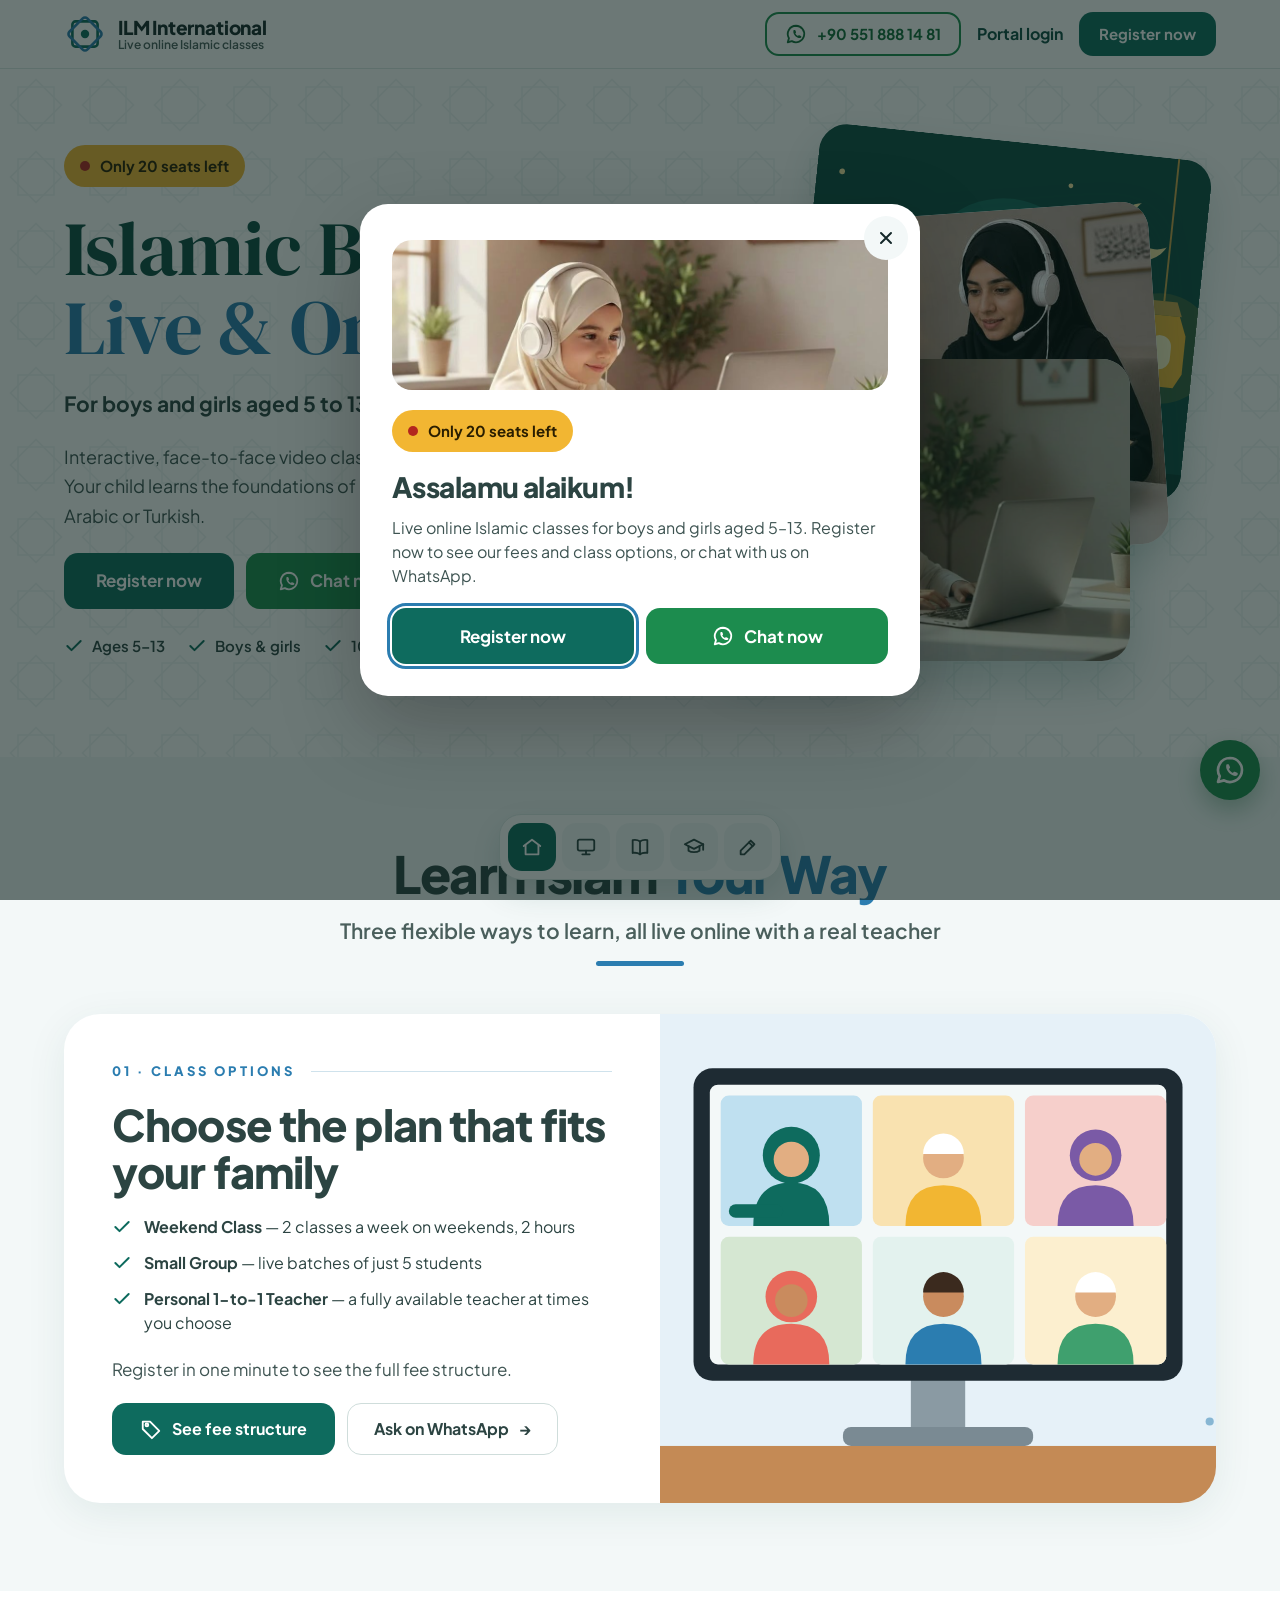
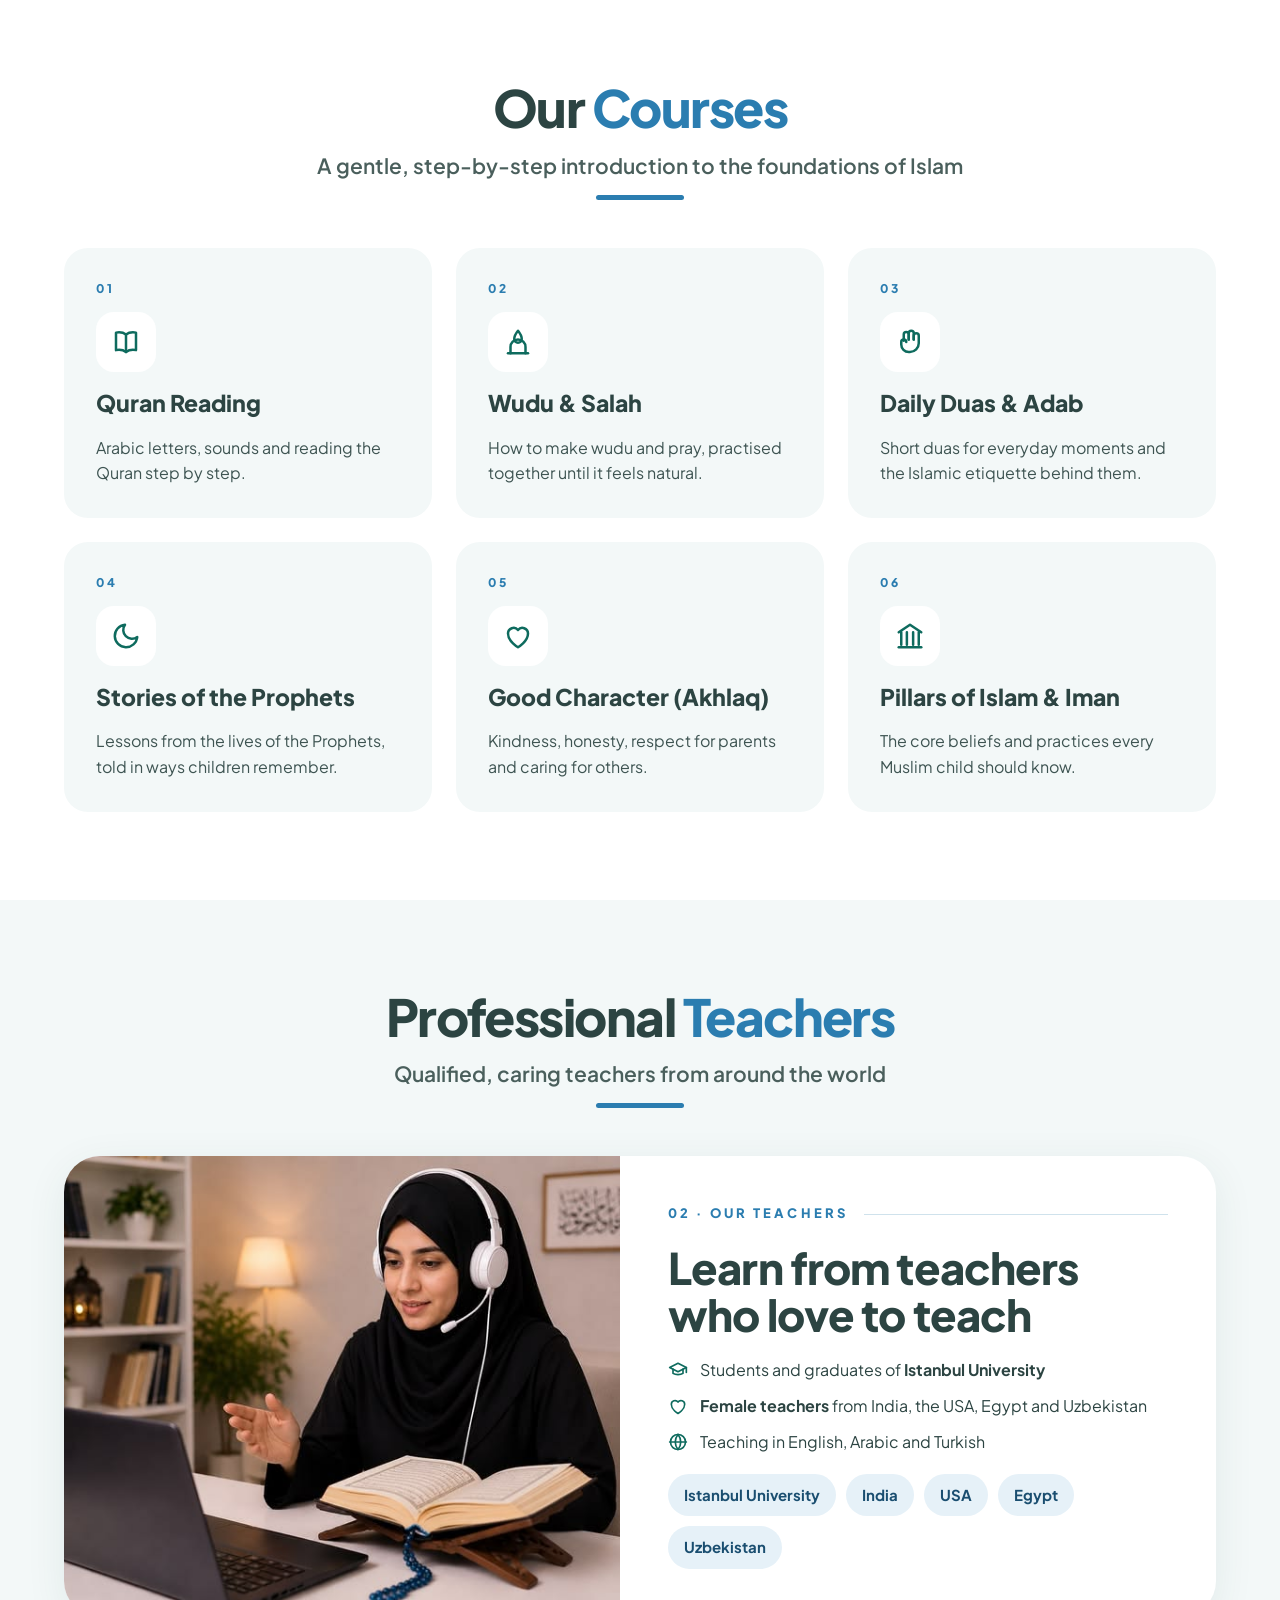
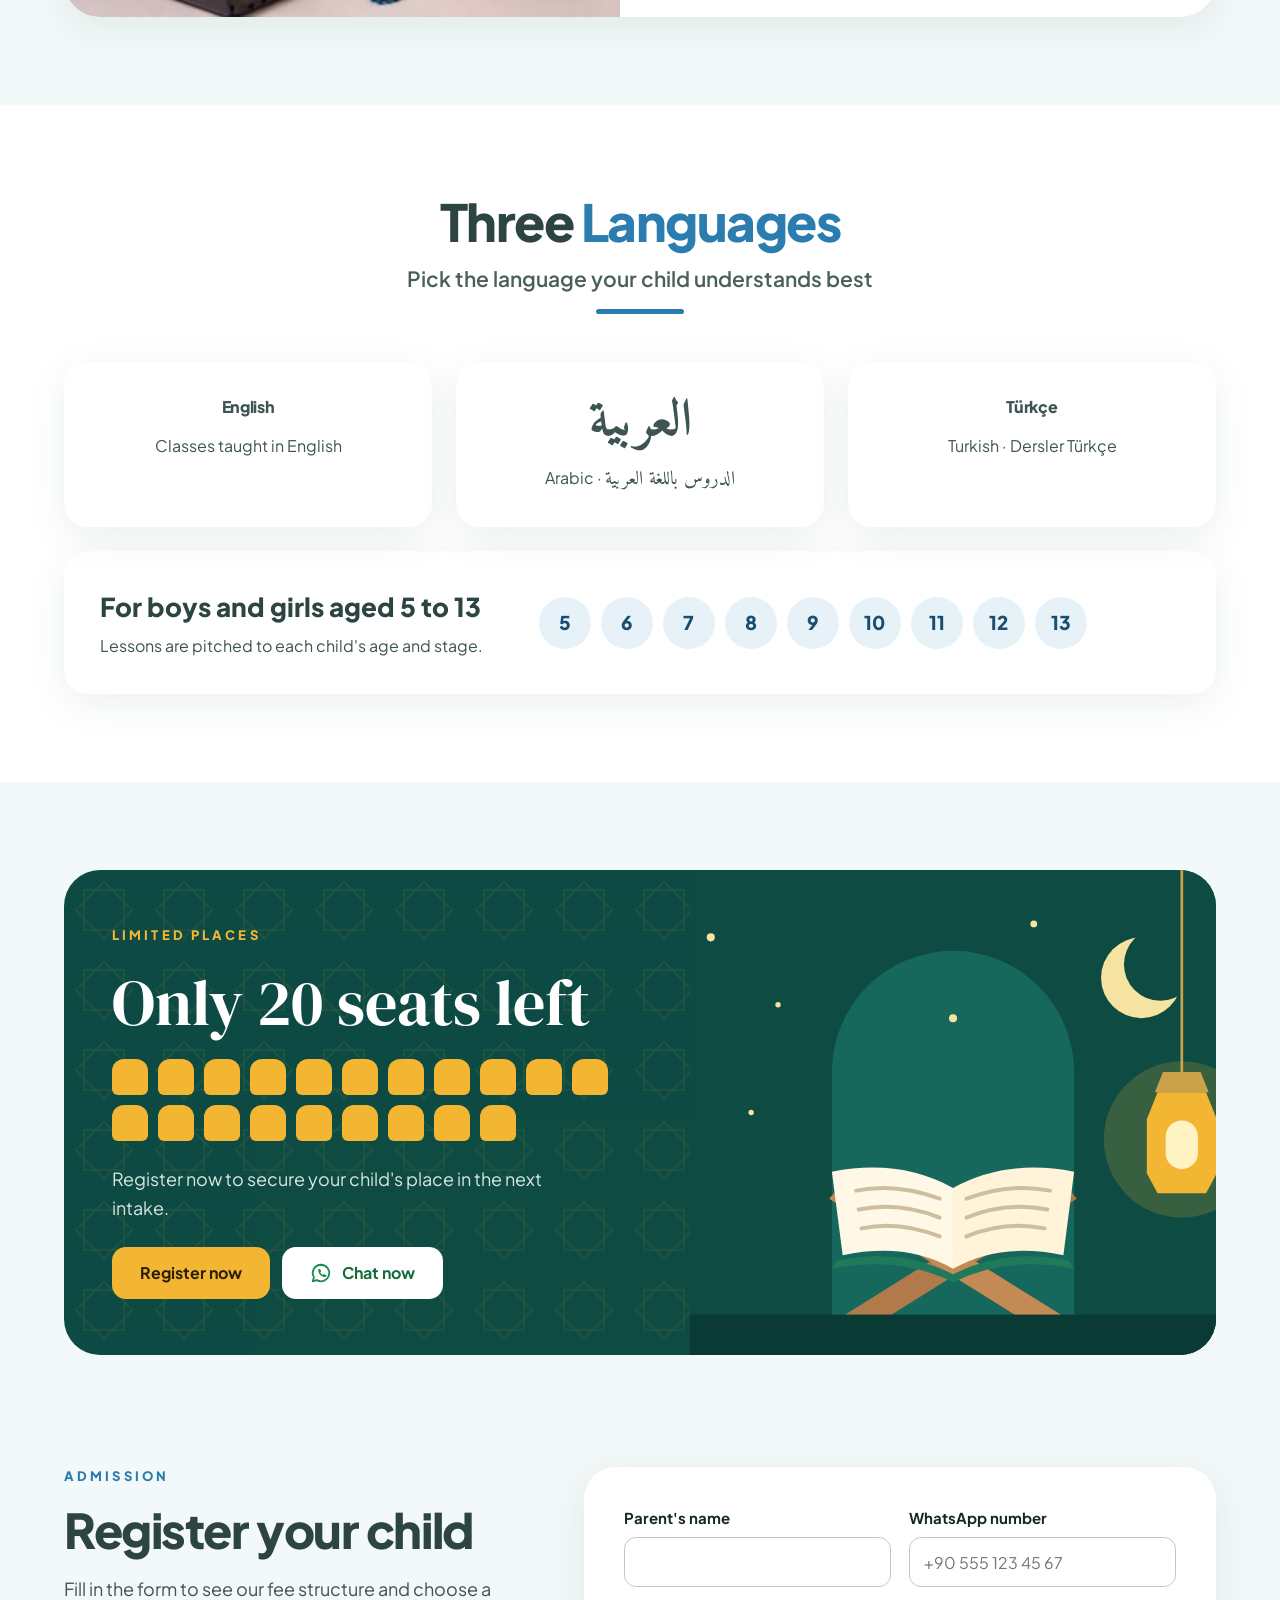
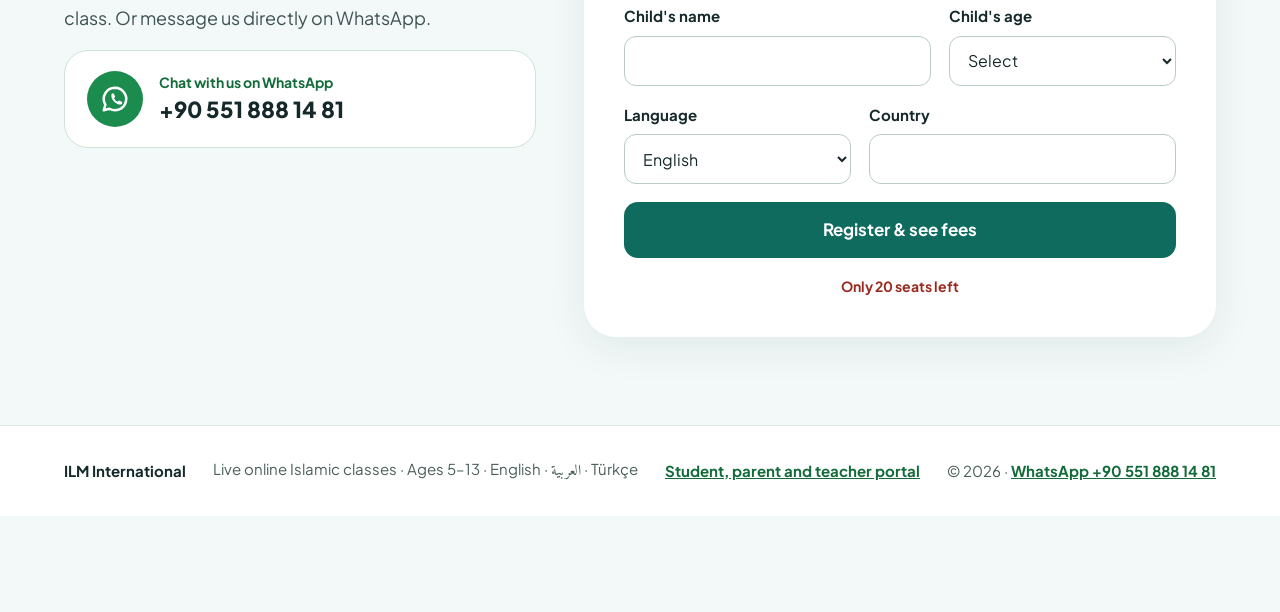
==== commit c11d01b7: "Add files via upload" ====
--- a/index.html
+++ b/index.html
@@ -43,6 +43,7 @@
     </a>
     <div class="header-actions">
       <a class="btn header-wa" data-wa-chat href="https://wa.me/905518881481"><svg class="wa-icon"><use href="#i-wa"/></svg><span class="wa-num">+90 551 888 14 81</span><span class="visually-hidden">Chat on WhatsApp</span></a>
+      <a class="header-portal" href="portal.html">Portal login</a>
       <a class="btn btn-primary" href="#register" data-open-register data-fees-if-known>Register now</a>
     </div>
   </div>
@@ -228,6 +229,7 @@
   <div class="container">
     <strong>ILM International</strong>
     <span>Live online Islamic classes · Ages 5–13 · English · <span class="ar" lang="ar">العربية</span> · Türkçe</span>
+    <span><a href="portal.html">Student, parent and teacher portal</a></span>
     <span>© <span data-year>2026</span> · <a data-wa-chat href="https://wa.me/905518881481">WhatsApp +90 551 888 14 81</a></span>
   </div>
 </footer>
--- a/styles.css
+++ b/styles.css
@@ -269,3 +269,8 @@
 .stack .s2 img.photo { object-position: 60% 30%; }
 .modal-art img.photo { object-position: center 25%; }
 .plan-media img.photo { object-position: center 35%; }
+
+/* link to the learning portal */
+.header-portal { font-weight: 700; color: var(--teal-dark); text-decoration: none; padding: 10px 6px; white-space: nowrap; }
+.header-portal:hover { text-decoration: underline; }
+@media (max-width: 760px) { .header-portal { display: none; } }
